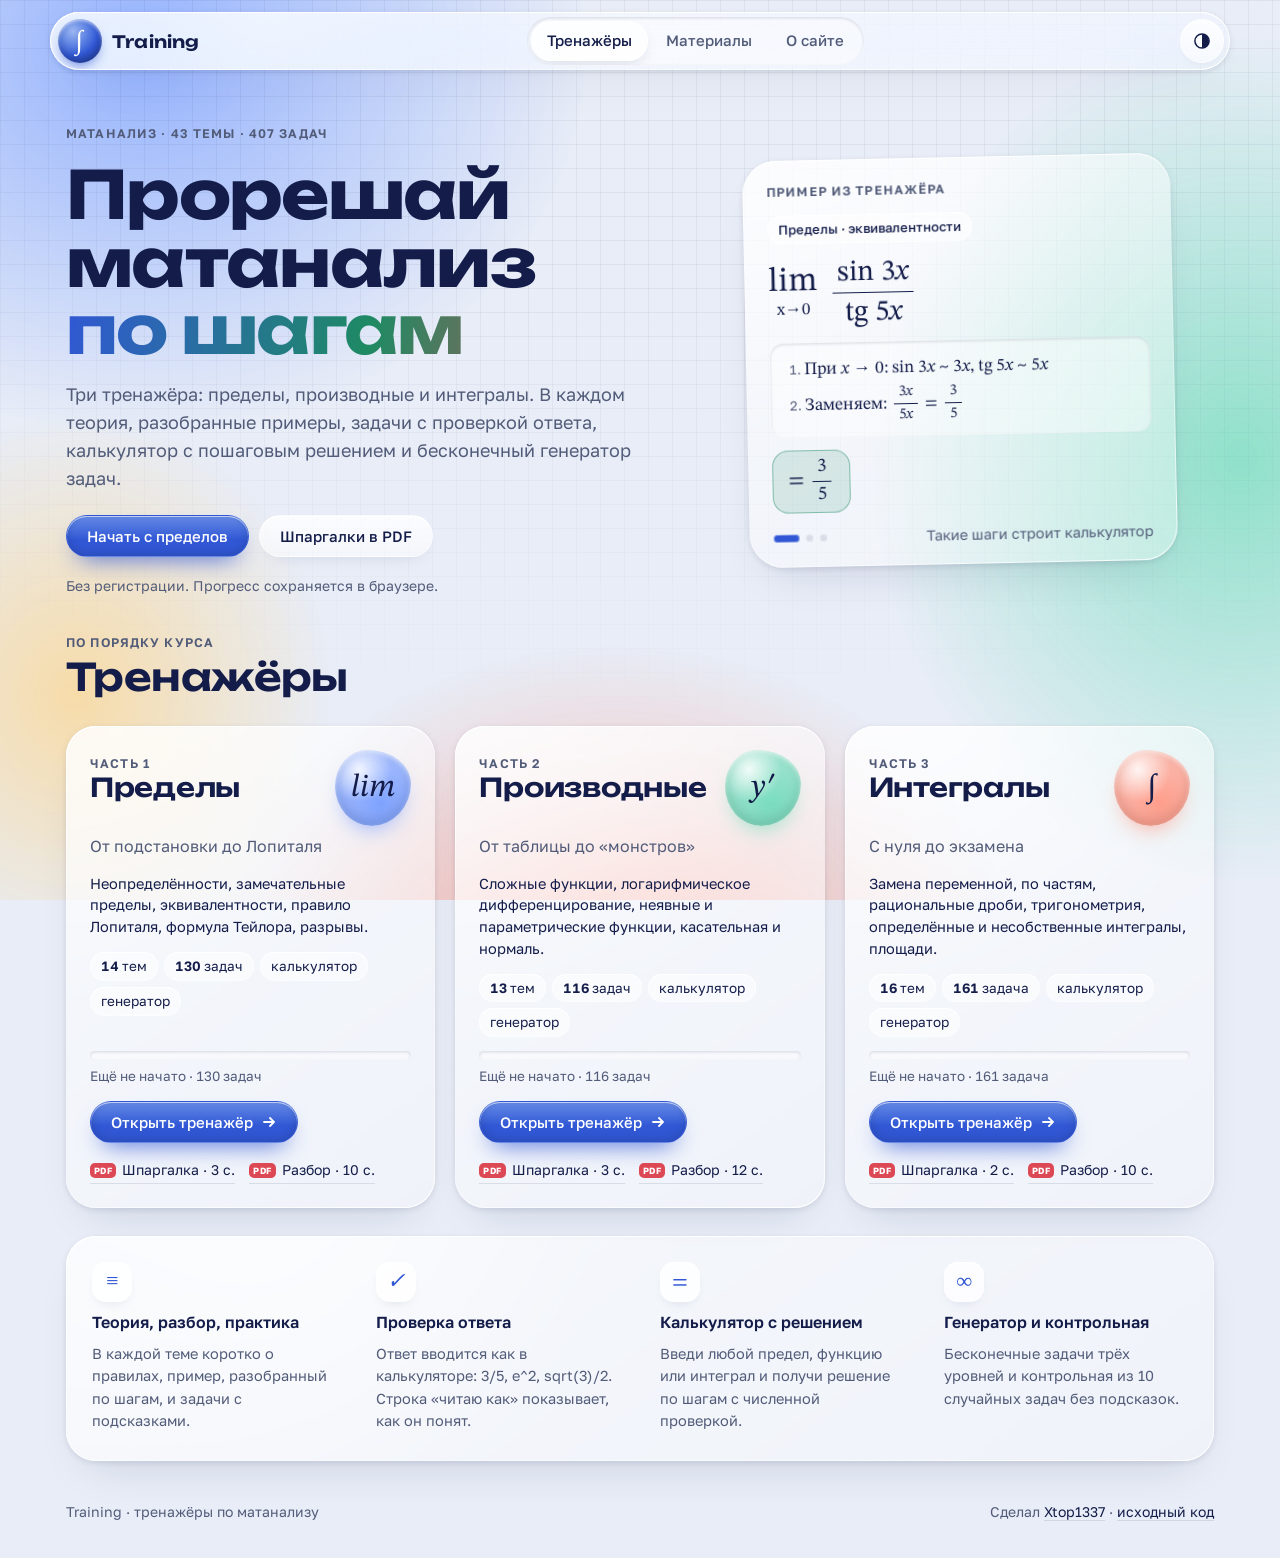
==== index.html @ 9eb9f9a8 "Сайт Training: тренажёры по матанализу в стиле «жидкое стекло» Главная с вкладками «Тренажёры», «Мат" ====
<!doctype html>
<html lang="ru">
<head>
<meta charset="utf-8">
<meta name="viewport" content="width=device-width, initial-scale=1, viewport-fit=cover">
<title>Training</title>
<meta name="claude:viewport-fit-sides" content="cover">
<meta name="description" content="Тренажёры по матанализу: пределы, производные и интегралы. Теория, задачи с проверкой, калькуляторы с пошаговым решением и шпаргалки в PDF.">
<meta name="theme-color" content="#E8EDF7" media="(prefers-color-scheme: light)">
<meta name="theme-color" content="#080C1B" media="(prefers-color-scheme: dark)">
<link rel="icon" href="assets/favicon.svg" type="image/svg+xml">
<link rel="preconnect" href="https://fonts.googleapis.com">
<link rel="preconnect" href="https://fonts.gstatic.com" crossorigin>
<link href="https://fonts.googleapis.com/css2?family=Golos+Text:wght@400;500;600&family=STIX+Two+Text:ital,wght@0,400;0,600;1,400&family=Unbounded:wght@500;600;700&display=swap" rel="stylesheet">
<link rel="stylesheet" href="assets/glass.css">
<link rel="stylesheet" href="assets/home.css">
<script>try{var t=localStorage.getItem('training-theme');if(t==='light'||t==='dark')document.documentElement.setAttribute('data-theme',t)}catch(e){}</script>
</head>
<body data-page="home">
<div class="liquid" aria-hidden="true"><i></i><i></i><i></i><i></i></div>

<header class="sitebar sitebar--home">
  <div class="sitebar__in glass" data-sheen>
    <a class="brand" href="#trainers" aria-label="Training, на главную"><span class="brand__mark">∫</span><span class="brand__name">Training</span></a>
    <nav class="seg-nav" aria-label="Разделы">
      <span class="seg-nav__drop" aria-hidden="true"></span>
      <a href="#trainers" data-view="trainers" aria-current="page">Тренажёры</a>
      <a href="#materials" data-view="materials">Материалы</a>
      <a href="#about" data-view="about">О сайте</a>
    </nav>
    <button class="theme-btn" id="themeBtn" type="button" data-mode="system" aria-label="Тема: как в системе" title="Тема: как в системе">
      <svg class="i i-system" viewBox="0 0 24 24" fill="none" stroke="currentColor" stroke-width="1.8" aria-hidden="true"><circle cx="12" cy="12" r="8.5"/><path d="M12 3.5a8.5 8.5 0 0 1 0 17z" fill="currentColor" stroke="none"/></svg>
      <svg class="i i-light" viewBox="0 0 24 24" fill="none" stroke="currentColor" stroke-width="1.8" stroke-linecap="round" aria-hidden="true"><circle cx="12" cy="12" r="4.2"/><path d="M12 2.5v2.2M12 19.3v2.2M2.5 12h2.2M19.3 12h2.2M5.3 5.3l1.6 1.6M17.1 17.1l1.6 1.6M5.3 18.7l1.6-1.6M17.1 6.9l1.6-1.6"/></svg>
      <svg class="i i-dark" viewBox="0 0 24 24" fill="none" stroke="currentColor" stroke-width="1.8" stroke-linejoin="round" aria-hidden="true"><path d="M20 14.6A8.2 8.2 0 0 1 9.4 4a8.2 8.2 0 1 0 10.6 10.6z"/></svg>
    </button>
  </div>
</header>

<main class="page" id="views">

  <!-- ================= Тренажёры ================= -->
  <section class="view" data-view="trainers" aria-label="Тренажёры">
    <div class="hero">
      <div class="hero__text">
        <p class="eyebrow">Матанализ · 43 темы · 407 задач</p>
        <h1 class="hero__title">Прорешай матанализ <span class="liquid-word">по шагам</span></h1>
        <p class="hero__lead">Три тренажёра: пределы, производные и интегралы. В каждом теория, разобранные примеры, задачи с проверкой ответа, калькулятор с пошаговым решением и бесконечный генератор задач.</p>
        <div class="hero__cta">
          <a class="lq-btn lq-btn--primary" href="limits.html">Начать с пределов</a>
          <a class="lq-btn" href="#materials">Шпаргалки в PDF</a>
        </div>
        <p class="hero__note">Без регистрации. Прогресс сохраняется в браузере.</p>
      </div>

      <figure class="lens glass" data-sheen aria-label="Примеры из тренажёров">
        <div class="lens__head"><span class="lens__label">Пример из тренажёра</span></div>
        <div class="lens__stage">
          <div class="ex is-on">
            <span class="ex__tag">Пределы · эквивалентности</span>
            <div class="ex__q m"><span class="lim">lim<sub>x→0</sub></span> <span class="fr"><span>sin 3<i>x</i></span><span>tg 5<i>x</i></span></span></div>
            <ol class="ex__steps">
              <li>При <i>x</i> → 0: sin 3<i>x</i> ~ 3<i>x</i>, tg 5<i>x</i> ~ 5<i>x</i></li>
              <li>Заменяем: <span class="fr"><span>3<i>x</i></span><span>5<i>x</i></span></span> = <span class="fr"><span>3</span><span>5</span></span></li>
            </ol>
            <div class="ex__ans">= <span class="fr"><span>3</span><span>5</span></span></div>
          </div>
          <div class="ex" aria-hidden="true">
            <span class="ex__tag">Производные · произведение</span>
            <div class="ex__q m">(<i>x</i><sup>2</sup> · <i>e</i><sup>3<i>x</i></sup>)′</div>
            <ol class="ex__steps">
              <li>(<i>uv</i>)′ = <i>u</i>′<i>v</i> + <i>uv</i>′, где <i>u</i> = <i>x</i><sup>2</sup>, <i>v</i> = <i>e</i><sup>3<i>x</i></sup></li>
              <li>2<i>x</i> · <i>e</i><sup>3<i>x</i></sup> + <i>x</i><sup>2</sup> · 3<i>e</i><sup>3<i>x</i></sup></li>
            </ol>
            <div class="ex__ans">= <i>x</i> <i>e</i><sup>3<i>x</i></sup> (3<i>x</i> + 2)</div>
          </div>
          <div class="ex" aria-hidden="true">
            <span class="ex__tag">Интегралы · по частям</span>
            <div class="ex__q m">∫ <i>x</i> cos <i>x</i> d<i>x</i></div>
            <ol class="ex__steps">
              <li><i>u</i> = <i>x</i>, d<i>v</i> = cos <i>x</i> d<i>x</i> ⇒ d<i>u</i> = d<i>x</i>, <i>v</i> = sin <i>x</i></li>
              <li><i>x</i> sin <i>x</i> − ∫ sin <i>x</i> d<i>x</i></li>
            </ol>
            <div class="ex__ans">= <i>x</i> sin <i>x</i> + cos <i>x</i> + <i>C</i></div>
          </div>
        </div>
        <div class="lens__foot">
          <div class="lens__dots" role="group" aria-label="Выбор примера">
            <button type="button" aria-pressed="true" aria-label="Пример: предел"></button>
            <button type="button" aria-pressed="false" aria-label="Пример: производная"></button>
            <button type="button" aria-pressed="false" aria-label="Пример: интеграл"></button>
          </div>
          <span class="note">Такие шаги строит калькулятор</span>
        </div>
      </figure>
    </div>

    <div class="section-head">
      <div>
        <p class="eyebrow">По порядку курса</p>
        <h2 class="h2">Тренажёры</h2>
      </div>
    </div>

    <div class="cards">
      <article class="topic glass" data-topic="limits" data-sheen style="--tint:var(--blob-a)">
        <div class="topic__top">
          <div>
            <p class="topic__step">Часть 1</p>
            <h3 class="topic__title">Пределы</h3>
          </div>
          <div class="topic__glyph" aria-hidden="true">lim</div>
        </div>
        <p class="topic__sub">От подстановки до Лопиталя</p>
        <p class="topic__covers">Неопределённости, замечательные пределы, эквивалентности, правило Лопиталя, формула Тейлора, разрывы.</p>
        <ul class="facts"><li><b>14</b> тем</li><li><b>130</b> задач</li><li>калькулятор</li><li>генератор</li></ul>
        <div class="progress"><div class="progress__bar"><i></i></div><span class="progress__txt">Ещё не начато · 130 задач</span></div>
        <div class="topic__actions">
          <a class="lq-btn lq-btn--primary topic__go" href="limits.html">Открыть тренажёр<svg viewBox="0 0 16 16" fill="none" stroke="currentColor" stroke-width="1.8" stroke-linecap="round" stroke-linejoin="round" aria-hidden="true"><path d="M3 8h10M9 4l4 4-4 4"/></svg></a>
        </div>
        <div class="doclinks">
          <a href="pdf/limits-cheatsheet.pdf" target="_blank" rel="noopener"><span class="pdf-dot">PDF</span>Шпаргалка · 3 с.</a>
          <a href="pdf/limits-guide.pdf" target="_blank" rel="noopener"><span class="pdf-dot">PDF</span>Разбор · 10 с.</a>
        </div>
      </article>

      <article class="topic glass" data-topic="derivatives" data-sheen style="--tint:var(--blob-b)">
        <div class="topic__top">
          <div>
            <p class="topic__step">Часть 2</p>
            <h3 class="topic__title">Производные</h3>
          </div>
          <div class="topic__glyph" aria-hidden="true">y′</div>
        </div>
        <p class="topic__sub">От таблицы до «монстров»</p>
        <p class="topic__covers">Сложные функции, логарифмическое дифференцирование, неявные и параметрические функции, касательная и нормаль.</p>
        <ul class="facts"><li><b>13</b> тем</li><li><b>116</b> задач</li><li>калькулятор</li><li>генератор</li></ul>
        <div class="progress"><div class="progress__bar"><i></i></div><span class="progress__txt">Ещё не начато · 116 задач</span></div>
        <div class="topic__actions">
          <a class="lq-btn lq-btn--primary topic__go" href="derivatives.html">Открыть тренажёр<svg viewBox="0 0 16 16" fill="none" stroke="currentColor" stroke-width="1.8" stroke-linecap="round" stroke-linejoin="round" aria-hidden="true"><path d="M3 8h10M9 4l4 4-4 4"/></svg></a>
        </div>
        <div class="doclinks">
          <a href="pdf/derivatives-cheatsheet.pdf" target="_blank" rel="noopener"><span class="pdf-dot">PDF</span>Шпаргалка · 3 с.</a>
          <a href="pdf/derivatives-guide.pdf" target="_blank" rel="noopener"><span class="pdf-dot">PDF</span>Разбор · 12 с.</a>
        </div>
      </article>

      <article class="topic glass" data-topic="integrals" data-sheen style="--tint:var(--blob-c)">
        <div class="topic__top">
          <div>
            <p class="topic__step">Часть 3</p>
            <h3 class="topic__title">Интегралы</h3>
          </div>
          <div class="topic__glyph" aria-hidden="true">∫</div>
        </div>
        <p class="topic__sub">С нуля до экзамена</p>
        <p class="topic__covers">Замена переменной, по частям, рациональные дроби, тригонометрия, определённые и несобственные интегралы, площади.</p>
        <ul class="facts"><li><b>16</b> тем</li><li><b>161</b> задача</li><li>калькулятор</li><li>генератор</li></ul>
        <div class="progress"><div class="progress__bar"><i></i></div><span class="progress__txt">Ещё не начато · 161 задача</span></div>
        <div class="topic__actions">
          <a class="lq-btn lq-btn--primary topic__go" href="integrals.html">Открыть тренажёр<svg viewBox="0 0 16 16" fill="none" stroke="currentColor" stroke-width="1.8" stroke-linecap="round" stroke-linejoin="round" aria-hidden="true"><path d="M3 8h10M9 4l4 4-4 4"/></svg></a>
        </div>
        <div class="doclinks">
          <a href="pdf/integrals-cheatsheet.pdf" target="_blank" rel="noopener"><span class="pdf-dot">PDF</span>Шпаргалка · 2 с.</a>
          <a href="pdf/integrals-guide.pdf" target="_blank" rel="noopener"><span class="pdf-dot">PDF</span>Разбор · 10 с.</a>
        </div>
      </article>
    </div>

    <div class="features glass" data-sheen>
      <div class="feat"><span class="feat__ic" aria-hidden="true">≡</span><h3>Теория, разбор, практика</h3><p>В каждой теме коротко о правилах, пример, разобранный по шагам, и задачи с подсказками.</p></div>
      <div class="feat"><span class="feat__ic" aria-hidden="true">✓</span><h3>Проверка ответа</h3><p>Ответ вводится как в калькуляторе: 3/5, e^2, sqrt(3)/2. Строка «читаю как» показывает, как он понят.</p></div>
      <div class="feat"><span class="feat__ic" aria-hidden="true">=</span><h3>Калькулятор с решением</h3><p>Введи любой предел, функцию или интеграл и получи решение по шагам с численной проверкой.</p></div>
      <div class="feat"><span class="feat__ic" aria-hidden="true">∞</span><h3>Генератор и контрольная</h3><p>Бесконечные задачи трёх уровней и контрольная из 10 случайных задач без подсказок.</p></div>
    </div>
  </section>

  <!-- ================= Материалы ================= -->
  <section class="view" data-view="materials" aria-label="Материалы" hidden>
    <div class="section-head">
      <div>
        <p class="eyebrow">6 файлов PDF</p>
        <h2 class="h2">Шпаргалки и разборы</h2>
      </div>
      <p class="lead">Шпаргалку удобно распечатать и держать рядом во время решения. Разбор объясняет тему с нуля: порядок действий, примеры и типичные ошибки.</p>
    </div>

    <div class="mat-grid">
      <article class="mat glass" data-sheen>
        <div class="mat__head"><div class="topic__glyph" style="--tint:var(--blob-a)" aria-hidden="true">lim</div><h3>Пределы</h3></div>
        <div class="doc">
          <div class="doc__sheet" aria-hidden="true">PDF</div>
          <div class="doc__body">
            <p class="doc__title">Шпаргалка: пределы</p>
            <span class="doc__meta">3 страницы · 97 КБ</span>
            <p class="doc__desc">Алгоритм, типы неопределённостей и методы, замечательные пределы, эквивалентности, Тейлор, Лопиталь, разрывы, асимптоты.</p>
            <div class="doc__actions"><a class="lq-btn lq-btn--sm" href="pdf/limits-cheatsheet.pdf" target="_blank" rel="noopener">Открыть</a><a class="lq-btn lq-btn--sm" href="pdf/limits-cheatsheet.pdf" download="Шпаргалка — пределы.pdf">Скачать</a></div>
          </div>
        </div>
        <div class="doc">
          <div class="doc__sheet alt" aria-hidden="true">PDF</div>
          <div class="doc__body">
            <p class="doc__title">Разбор: как найти любой предел</p>
            <span class="doc__meta">10 страниц · 183 КБ</span>
            <p class="doc__desc">Все виды пределов университетского курса: что делать и в каком порядке, примеры от простых до очень сложных, типичные ошибки.</p>
            <div class="doc__actions"><a class="lq-btn lq-btn--sm" href="pdf/limits-guide.pdf" target="_blank" rel="noopener">Открыть</a><a class="lq-btn lq-btn--sm" href="pdf/limits-guide.pdf" download="Разбор — как найти любой предел.pdf">Скачать</a></div>
          </div>
        </div>
      </article>

      <article class="mat glass" data-sheen>
        <div class="mat__head"><div class="topic__glyph" style="--tint:var(--blob-b)" aria-hidden="true">y′</div><h3>Производные</h3></div>
        <div class="doc">
          <div class="doc__sheet" aria-hidden="true">PDF</div>
          <div class="doc__body">
            <p class="doc__title">Шпаргалка: производные</p>
            <span class="doc__meta">3 страницы · 105 КБ</span>
            <p class="doc__desc">Таблица производных, правила, алгоритм, особые случаи, применения и типичные ошибки.</p>
            <div class="doc__actions"><a class="lq-btn lq-btn--sm" href="pdf/derivatives-cheatsheet.pdf" target="_blank" rel="noopener">Открыть</a><a class="lq-btn lq-btn--sm" href="pdf/derivatives-cheatsheet.pdf" download="Шпаргалка — производные.pdf">Скачать</a></div>
          </div>
        </div>
        <div class="doc">
          <div class="doc__sheet alt" aria-hidden="true">PDF</div>
          <div class="doc__body">
            <p class="doc__title">Разбор: как взять любую производную</p>
            <span class="doc__meta">12 страниц · 213 КБ</span>
            <p class="doc__desc">Все виды производных из университетского курса: порядок действий, примеры от простых до очень длинных, типичные ошибки.</p>
            <div class="doc__actions"><a class="lq-btn lq-btn--sm" href="pdf/derivatives-guide.pdf" target="_blank" rel="noopener">Открыть</a><a class="lq-btn lq-btn--sm" href="pdf/derivatives-guide.pdf" download="Разбор — как взять любую производную.pdf">Скачать</a></div>
          </div>
        </div>
      </article>

      <article class="mat glass" data-sheen>
        <div class="mat__head"><div class="topic__glyph" style="--tint:var(--blob-c)" aria-hidden="true">∫</div><h3>Интегралы</h3></div>
        <div class="doc">
          <div class="doc__sheet" aria-hidden="true">PDF</div>
          <div class="doc__body">
            <p class="doc__title">Шпаргалка: интегралы</p>
            <span class="doc__meta">2 страницы · 86 КБ</span>
            <p class="doc__desc">Таблица, алгоритм выбора метода, замена, по частям, дроби, тригонометрия, корни, определённые и несобственные интегралы.</p>
            <div class="doc__actions"><a class="lq-btn lq-btn--sm" href="pdf/integrals-cheatsheet.pdf" target="_blank" rel="noopener">Открыть</a><a class="lq-btn lq-btn--sm" href="pdf/integrals-cheatsheet.pdf" download="Шпаргалка — интегралы.pdf">Скачать</a></div>
          </div>
        </div>
        <div class="doc">
          <div class="doc__sheet alt" aria-hidden="true">PDF</div>
          <div class="doc__body">
            <p class="doc__title">Разбор: интегралы с нуля до экзамена</p>
            <span class="doc__meta">10 страниц · 180 КБ</span>
            <p class="doc__desc">От идеи «площадь под графиком» до простейших дробей, подстановок и несобственных интегралов. Алгоритм выбора метода и типичные ошибки.</p>
            <div class="doc__actions"><a class="lq-btn lq-btn--sm" href="pdf/integrals-guide.pdf" target="_blank" rel="noopener">Открыть</a><a class="lq-btn lq-btn--sm" href="pdf/integrals-guide.pdf" download="Разбор — интегралы с нуля до экзамена.pdf">Скачать</a></div>
          </div>
        </div>
      </article>
    </div>
  </section>

  <!-- ================= О сайте ================= -->
  <section class="view" data-view="about" aria-label="О сайте" hidden>
    <div class="section-head">
      <div>
        <p class="eyebrow">Training</p>
        <h2 class="h2">О сайте</h2>
      </div>
    </div>

    <div class="about">
      <div class="about__main glass" data-sheen>
        <p><b>Training</b> — сайт для прорешки тем по математическому анализу. Здесь три тренажёра: пределы, производные и интегралы. В них 43 темы с теорией и разобранными примерами, 407 задач с проверкой ответа, калькуляторы с пошаговым решением, генераторы задач и шпаргалки в PDF.</p>

        <div>
          <h3 class="h3">Как заниматься</h3>
          <ol class="steps-list">
            <li><span>Иди по порядку курса: пределы, затем производные, затем интегралы.</span></li>
            <li><span>В каждой теме прочитай теорию, посмотри разбор примера и реши задачи.</span></li>
            <li><span>Застрял — открой подсказку или пошаговое решение.</span></li>
            <li><span>Проверь себя контрольной: 10 случайных задач, одна попытка на каждую, без подсказок.</span></li>
            <li><span>Слабые темы добивай в генераторе задач.</span></li>
          </ol>
        </div>

        <div>
          <h3 class="h3">Как вводить ответ</h3>
          <ul class="codechips" aria-label="Примеры записи">
            <li>3/5</li><li>e^2</li><li>sqrt(3)/2</li><li>ln(x)</li><li>sin(3x)</li><li>pi/4</li><li>inf</li>
          </ul>
          <p class="note">Набирай с клавиатуры или кнопками под полем: дробь, степень, корень, функции. Строка «читаю как» сразу показывает, как понята запись, так что опечатку видно до проверки.</p>
        </div>

        <div>
          <h3 class="h3">Где хранится прогресс</h3>
          <p class="note">Отметки о решённых задачах хранятся только в этом браузере. Регистрации нет, данные никуда не отправляются. На другом устройстве или после очистки данных сайта прогресс начнётся заново.</p>
          <div style="margin-top:12px"><button class="lq-btn lq-btn--sm" id="resetAll" type="button">Сбросить весь прогресс</button></div>
        </div>
      </div>

      <div class="about__side">
        <div class="person glass" data-sheen>
          <p class="eyebrow">Кто сделал</p>
          <div class="person__row">
            <div class="avatar" aria-hidden="true">X<img src="https://github.com/Xtop1337.png?size=160" alt="" onerror="this.remove()"></div>
            <div>
              <p class="person__name">Xtop1337</p>
              <p class="person__handle">github.com/Xtop1337</p>
            </div>
          </div>
          <a class="lq-btn lq-btn--primary" href="https://github.com/Xtop1337" target="_blank" rel="noopener"><svg class="gh" viewBox="0 0 16 16" fill="currentColor" aria-hidden="true"><path d="M8 0C3.58 0 0 3.58 0 8c0 3.54 2.29 6.53 5.47 7.59.4.07.55-.17.55-.38 0-.19-.01-.82-.01-1.49-2.01.37-2.53-.49-2.69-.94-.09-.23-.48-.94-.82-1.13-.28-.15-.68-.52-.01-.53.63-.01 1.08.58 1.23.82.72 1.21 1.87.87 2.33.66.07-.52.28-.87.51-1.07-1.78-.2-3.64-.89-3.64-3.95 0-.87.31-1.59.82-2.15-.08-.2-.36-1.02.08-2.12 0 0 .67-.21 2.2.82.64-.18 1.32-.27 2-.27.68 0 1.36.09 2 .27 1.53-1.04 2.2-.82 2.2-.82.44 1.1.16 1.92.08 2.12.51.56.82 1.27.82 2.15 0 3.07-1.87 3.75-3.65 3.95.29.25.54.73.54 1.48 0 1.07-.01 1.93-.01 2.2 0 .21.15.46.55.38A8.01 8.01 0 0 0 16 8c0-4.42-3.58-8-8-8z"/></svg>Профиль на GitHub</a>
        </div>

        <div class="person glass" data-sheen>
          <p class="eyebrow">Исходный код</p>
          <div>
            <p class="person__name">Training</p>
            <p class="person__handle">github.com/Xtop1337/Training</p>
          </div>
          <p>Статический сайт на HTML, CSS и JavaScript без сборки и зависимостей. Работает на GitHub Pages и открывается с телефона.</p>
          <a class="lq-btn" href="https://github.com/Xtop1337/Training" target="_blank" rel="noopener"><svg class="gh" viewBox="0 0 16 16" fill="currentColor" aria-hidden="true"><path d="M8 0C3.58 0 0 3.58 0 8c0 3.54 2.29 6.53 5.47 7.59.4.07.55-.17.55-.38 0-.19-.01-.82-.01-1.49-2.01.37-2.53-.49-2.69-.94-.09-.23-.48-.94-.82-1.13-.28-.15-.68-.52-.01-.53.63-.01 1.08.58 1.23.82.72 1.21 1.87.87 2.33.66.07-.52.28-.87.51-1.07-1.78-.2-3.64-.89-3.64-3.95 0-.87.31-1.59.82-2.15-.08-.2-.36-1.02.08-2.12 0 0 .67-.21 2.2.82.64-.18 1.32-.27 2-.27.68 0 1.36.09 2 .27 1.53-1.04 2.2-.82 2.2-.82.44 1.1.16 1.92.08 2.12.51.56.82 1.27.82 2.15 0 3.07-1.87 3.75-3.65 3.95.29.25.54.73.54 1.48 0 1.07-.01 1.93-.01 2.2 0 .21.15.46.55.38A8.01 8.01 0 0 0 16 8c0-4.42-3.58-8-8-8z"/></svg>Открыть репозиторий</a>
        </div>

        <div class="stats glass" data-sheen>
          <div class="stat"><b>3</b><span>тренажёра</span></div>
          <div class="stat"><b>43</b><span>темы</span></div>
          <div class="stat"><b>407</b><span>задач с проверкой</span></div>
          <div class="stat"><b>6</b><span>PDF-материалов</span></div>
        </div>
      </div>
    </div>
  </section>
</main>

<footer class="sitefoot">
  <span>Training · тренажёры по матанализу</span>
  <span>Сделал <a href="https://github.com/Xtop1337" target="_blank" rel="noopener">Xtop1337</a> · <a href="https://github.com/Xtop1337/Training" target="_blank" rel="noopener">исходный код</a></span>
</footer>

<script src="assets/site.js"></script>
</body>
</html>
---- assets/glass.css ----
/* Training — общий стиль «полужидкое стекло».
   Раскладка: плавающая стеклянная панель навигации над медленно текущим цветным полем
   на миллиметровке; всё содержимое лежит на матовых стеклянных панелях. */
:root{
  --bg:#E8EDF7;
  --ink:#141D4A;
  --muted:#525C79;
  --accent:#3157D5;
  --coral:#DD4855;
  --mint:#1E8A63;
  --amber:#C98516;
  --on-accent:#FFFFFF;

  --glass-hi:rgba(255,255,255,.74);
  --glass:rgba(255,255,255,.50);
  --glass-lo:rgba(255,255,255,.32);
  --fill:rgba(255,255,255,.52);
  --fill-hover:rgba(255,255,255,.82);
  --well:rgba(255,255,255,.42);
  --rim:rgba(255,255,255,.96);
  --rim-soft:rgba(255,255,255,.42);
  --edge:rgba(20,29,74,.11);
  --shade:rgba(20,29,74,.17);
  --sheen:rgba(255,255,255,.55);
  --grid:rgba(20,29,74,.055);

  --blob-a:#7FA3FF;
  --blob-b:#79DDBF;
  --blob-c:#FF9E8C;
  --blob-d:#FFD27E;

  --f-display:"Unbounded","Golos Text",system-ui,-apple-system,"Segoe UI",Roboto,sans-serif;
  --f-body:"Golos Text",system-ui,-apple-system,"Segoe UI",Roboto,sans-serif;
  --f-math:"STIX Two Text","Cambria Math","Times New Roman",serif;

  --r-xl:30px; --r-lg:22px; --r-md:14px; --r-sm:10px;
  --spring:cubic-bezier(.34,1.56,.64,1);
  --ease:cubic-bezier(.2,.8,.2,1);
  --bar-h:58px;
  --blur:blur(24px) saturate(175%);
}
@media (prefers-color-scheme:dark){
  :root:not([data-theme="light"]){
    --bg:#080C1B; --ink:#E6EBFB; --muted:#9CA7C6; --accent:#8FA9FF; --coral:#FF7C86; --mint:#5ED6A5; --amber:#F2BC62; --on-accent:#0A1030;
    --glass-hi:rgba(70,84,130,.50); --glass:rgba(32,40,72,.46); --glass-lo:rgba(18,24,48,.42);
    --fill:rgba(255,255,255,.07); --fill-hover:rgba(255,255,255,.14); --well:rgba(3,6,20,.34);
    --rim:rgba(255,255,255,.30); --rim-soft:rgba(255,255,255,.08); --edge:rgba(255,255,255,.09);
    --shade:rgba(0,0,0,.5); --sheen:rgba(170,190,255,.13); --grid:rgba(190,205,255,.045);
    --blob-a:#2747C9; --blob-b:#0A7A64; --blob-c:#9E3150; --blob-d:#85560F;
    color-scheme:dark;
  }
}
:root[data-theme="dark"]{
  --bg:#080C1B; --ink:#E6EBFB; --muted:#9CA7C6; --accent:#8FA9FF; --coral:#FF7C86; --mint:#5ED6A5; --amber:#F2BC62; --on-accent:#0A1030;
  --glass-hi:rgba(70,84,130,.50); --glass:rgba(32,40,72,.46); --glass-lo:rgba(18,24,48,.42);
  --fill:rgba(255,255,255,.07); --fill-hover:rgba(255,255,255,.14); --well:rgba(3,6,20,.34);
  --rim:rgba(255,255,255,.30); --rim-soft:rgba(255,255,255,.08); --edge:rgba(255,255,255,.09);
  --shade:rgba(0,0,0,.5); --sheen:rgba(170,190,255,.13); --grid:rgba(190,205,255,.045);
  --blob-a:#2747C9; --blob-b:#0A7A64; --blob-c:#9E3150; --blob-d:#85560F;
  color-scheme:dark;
}

*,*::before,*::after{box-sizing:border-box}
[hidden]{display:none!important}
html{-webkit-text-size-adjust:100%;scroll-padding-top:calc(var(--bar-h) + 28px + env(safe-area-inset-top,0px))}
body{margin:0;background:var(--bg);color:var(--ink);font:16px/1.55 var(--f-body);min-height:100vh;-webkit-font-smoothing:antialiased}
body::before{content:"";position:fixed;inset:0 0 auto;height:env(safe-area-inset-top,0px);z-index:60;background:var(--bg)}
a{color:var(--accent)}
:focus-visible{outline:2px solid var(--accent);outline-offset:3px}
.m{font-family:var(--f-math)}

/* ---------- жидкий фон ---------- */
.liquid{position:fixed;inset:0;z-index:-1;overflow:hidden;pointer-events:none;background:var(--bg)}
.liquid i{position:absolute;display:block;border-radius:50%;opacity:.8;will-change:transform}
.liquid i:nth-child(1){width:70vmax;height:60vmax;left:-24vmax;top:-26vmax;background:radial-gradient(closest-side,var(--blob-a),transparent);animation:flow-a 34s ease-in-out infinite alternate}
.liquid i:nth-child(2){width:58vmax;height:66vmax;right:-26vmax;top:4vh;background:radial-gradient(closest-side,var(--blob-b),transparent);animation:flow-b 41s ease-in-out infinite alternate}
.liquid i:nth-child(3){width:64vmax;height:54vmax;left:16vw;bottom:-34vmax;background:radial-gradient(closest-side,var(--blob-c),transparent);animation:flow-c 47s ease-in-out infinite alternate}
.liquid i:nth-child(4){width:40vmax;height:44vmax;left:-14vmax;top:46vh;background:radial-gradient(closest-side,var(--blob-d),transparent);opacity:.65;animation:flow-d 38s ease-in-out infinite alternate}
.liquid::after{content:"";position:absolute;inset:0;
  background-image:linear-gradient(var(--grid) 1px,transparent 1px),linear-gradient(90deg,var(--grid) 1px,transparent 1px);
  background-size:24px 24px;
  -webkit-mask-image:radial-gradient(ellipse 120% 90% at 50% 0%,#000 35%,transparent 90%);
  mask-image:radial-gradient(ellipse 120% 90% at 50% 0%,#000 35%,transparent 90%)}
@keyframes flow-a{0%{transform:translate(0,0) scale(1,1)}50%{transform:translate(9vw,7vh) scale(1.12,.94)}100%{transform:translate(3vw,14vh) scale(.95,1.08)}}
@keyframes flow-b{0%{transform:translate(0,0) scale(1,1)}50%{transform:translate(-10vw,10vh) scale(.9,1.1)}100%{transform:translate(-4vw,-6vh) scale(1.1,.96)}}
@keyframes flow-c{0%{transform:translate(0,0) scale(1,1)}50%{transform:translate(-12vw,-8vh) scale(1.1,1)}100%{transform:translate(10vw,-4vh) scale(.94,1.1)}}
@keyframes flow-d{0%{transform:translate(0,0)}100%{transform:translate(14vw,-10vh) scale(1.15)}}
[data-page="trainer"] .liquid i{animation-duration:90s,90s}

/* ---------- стеклянная панель ---------- */
.glass{
  position:relative;isolation:isolate;
  background:linear-gradient(145deg,var(--glass-hi),var(--glass) 42%,var(--glass-lo));
  -webkit-backdrop-filter:var(--blur);backdrop-filter:var(--blur);
  border-radius:var(--r-xl);
  box-shadow:inset 0 1px 0 var(--rim),inset 0 -1px 0 var(--rim-soft),0 22px 48px -24px var(--shade),0 2px 8px -2px var(--shade);
}
/* блик, который плывёт за курсором */
.glass::before{content:"";position:absolute;inset:0;border-radius:inherit;z-index:-1;pointer-events:none;
  background:radial-gradient(520px circle at var(--mx,18%) var(--my,-10%),var(--sheen),transparent 62%);
  transition:background-position .2s}
/* преломлённая кромка: яркая сверху-слева, гаснет к середине */
.glass::after{content:"";position:absolute;inset:0;border-radius:inherit;padding:1px;pointer-events:none;
  background:linear-gradient(150deg,var(--rim) 0%,var(--rim-soft) 26%,transparent 50%,var(--rim-soft) 76%,var(--rim) 100%);
  -webkit-mask:linear-gradient(#000 0 0) content-box,linear-gradient(#000 0 0);-webkit-mask-composite:xor;
  mask:linear-gradient(#000 0 0) content-box exclude,linear-gradient(#000 0 0)}
@supports not ((backdrop-filter:blur(1px)) or (-webkit-backdrop-filter:blur(1px))){
  .glass{background:linear-gradient(145deg,var(--glass-hi),var(--glass-hi))}
}

/* ---------- жидкие кнопки ---------- */
.lq-btn{
  display:inline-flex;align-items:center;justify-content:center;gap:8px;
  font:500 15px/1.2 var(--f-body);color:var(--ink);text-decoration:none;cursor:pointer;
  padding:11px 20px;border-radius:999px;border:1px solid var(--rim-soft);
  background:linear-gradient(180deg,var(--fill-hover),var(--fill));
  box-shadow:inset 0 1px 0 var(--rim),0 8px 18px -12px var(--shade);
  transition:transform .5s var(--spring),background .25s,box-shadow .25s;
}
.lq-btn:hover{background:var(--fill-hover);transform:translateY(-1px) scale(1.02)}
.lq-btn:active{transform:scale(.95);transition-duration:.12s}
.lq-btn--primary{
  color:var(--on-accent);border-color:transparent;
  background:linear-gradient(180deg,color-mix(in oklab,var(--accent) 72%,white),var(--accent) 60%);
  box-shadow:inset 0 1px 0 rgba(255,255,255,.6),inset 0 -3px 8px rgba(0,0,0,.14),0 12px 24px -12px var(--accent);
}
.lq-btn--primary:hover{background:linear-gradient(180deg,color-mix(in oklab,var(--accent) 62%,white),var(--accent) 70%)}
.lq-btn--sm{padding:7px 14px;font-size:14px}

/* ---------- верхняя панель ---------- */
.sitebar{position:sticky;top:env(safe-area-inset-top,0px);z-index:50;
  padding-top:12px;padding-bottom:4px;
  padding-left:max(16px,env(safe-area-inset-left,0px));padding-right:max(16px,env(safe-area-inset-right,0px))}
.sitebar__in{max-width:1180px;margin:0 auto;height:var(--bar-h);display:flex;align-items:center;gap:10px;padding:6px;border-radius:999px}
.brand{display:flex;align-items:center;gap:10px;text-decoration:none;color:var(--ink);padding:0 12px 0 2px;border-radius:999px;flex:none}
.brand__mark{width:44px;height:44px;border-radius:50%;display:grid;place-items:center;
  font:italic 400 27px/1 var(--f-math);color:var(--on-accent);padding-right:2px;
  background:radial-gradient(circle at 34% 28%,color-mix(in oklab,var(--accent) 45%,white) 0%,var(--accent) 58%,color-mix(in oklab,var(--accent) 70%,black) 100%);
  box-shadow:inset 0 2px 3px rgba(255,255,255,.55),inset 0 -4px 8px rgba(0,0,0,.18),0 6px 14px -6px var(--accent);
  transition:transform .6s var(--spring)}
.brand:hover .brand__mark{transform:rotate(-8deg) scale(1.06)}
.brand__name{font:600 17px/1 var(--f-display);letter-spacing:.01em}

.seg-nav{position:relative;display:flex;gap:2px;padding:4px;margin:0 auto;border-radius:999px;
  background:var(--well);box-shadow:inset 0 1px 3px var(--shade),inset 0 0 0 1px var(--rim-soft);
  overflow-x:auto;scrollbar-width:none;min-width:0;max-width:100%}
.seg-nav::-webkit-scrollbar{display:none}
.seg-nav a{position:relative;z-index:1;display:flex;align-items:center;gap:7px;padding:8px 16px;border-radius:999px;
  color:var(--muted);text-decoration:none;font-weight:500;font-size:15px;white-space:nowrap;transition:color .25s}
.seg-nav a:hover{color:var(--ink)}
.seg-nav a[aria-current="page"]{color:var(--ink)}
.seg-nav a .g{font:italic 17px/1 var(--f-math);opacity:.75}
.seg-nav__drop{position:absolute;z-index:0;top:4px;bottom:4px;left:0;width:0;border-radius:999px;
  background:linear-gradient(180deg,var(--glass-hi),var(--fill-hover));
  box-shadow:inset 0 1px 0 var(--rim),inset 0 0 0 1px var(--rim-soft),0 6px 16px -6px var(--shade);
  transition:transform .6s var(--spring),width .6s var(--spring),opacity .2s}
.seg-nav__drop.squash{animation:squash .6s var(--ease)}
.seg-nav.no-anim .seg-nav__drop{transition:none}
@keyframes squash{0%{scale:1 1}35%{scale:1.08 .8}70%{scale:.98 1.04}100%{scale:1 1}}

.theme-btn{flex:none;width:44px;height:44px;border-radius:50%;border:1px solid var(--rim-soft);cursor:pointer;color:var(--ink);
  display:grid;place-items:center;background:linear-gradient(180deg,var(--fill-hover),var(--fill));
  box-shadow:inset 0 1px 0 var(--rim),0 6px 14px -10px var(--shade);transition:transform .5s var(--spring)}
.theme-btn:hover{transform:rotate(18deg) scale(1.05)}
.theme-btn:active{transform:scale(.9)}
.theme-btn svg{width:20px;height:20px}
.theme-btn .i{display:none}
.theme-btn[data-mode="system"] .i-system,.theme-btn[data-mode="light"] .i-light,.theme-btn[data-mode="dark"] .i-dark{display:block}

/* ---------- подвал ---------- */
.sitefoot{max-width:1180px;margin:8px auto 0;padding-block:20px 36px;
  padding-left:max(16px,env(safe-area-inset-left,0px));padding-right:max(16px,env(safe-area-inset-right,0px));
  display:flex;flex-wrap:wrap;gap:8px 18px;justify-content:space-between;color:var(--muted);font-size:14px}
.sitefoot a{color:var(--ink);text-decoration:none;border-bottom:1px solid var(--edge)}
.sitefoot a:hover{border-color:currentColor}

@media (max-width:640px){
  :root{--bar-h:52px}
  .brand{padding:0}
  .brand__name{display:none}
  .brand__mark{width:40px;height:40px;font-size:24px}
  .theme-btn{width:40px;height:40px}
  .sitebar__in{gap:6px;padding:5px}
  .seg-nav{padding:3px}
  .seg-nav__drop{top:3px;bottom:3px}
  .seg-nav a{padding:8px 10px;font-size:13.5px}
  /* в тренажёрах: у неактивных вкладок остаётся только математический значок */
  .seg-nav--topics a{gap:6px}
  .seg-nav--topics a:not([aria-current="page"]) .t{display:none}
  .seg-nav--topics a:not([aria-current="page"]) .g{opacity:.9;font-size:18px;padding:0 4px}
}
@media (max-width:480px){
  .sitebar--home .brand{display:none}
}
@media (max-width:370px){
  .seg-nav a{padding:8px 8px;font-size:13px}
}
@media (prefers-reduced-motion:reduce){
  .liquid i{animation:none!important}
  *,*::before,*::after{transition-duration:.01ms!important;animation-duration:.01ms!important}
}
---- assets/home.css ----
/* Training — главная страница. Токены и стекло берутся из glass.css. */
.page{max-width:1180px;margin:0 auto;padding-block:26px 12px;
  padding-left:max(16px,env(safe-area-inset-left,0px));padding-right:max(16px,env(safe-area-inset-right,0px))}
.view{display:grid;gap:28px;animation:rise .6s var(--ease) both}
@keyframes rise{from{opacity:.001;transform:translateY(10px)}to{opacity:1;transform:none}}
.eyebrow{margin:0;font-size:12.5px;letter-spacing:.09em;text-transform:uppercase;color:var(--muted);font-weight:600}
.h2{font:600 clamp(26px,3.4vw,38px)/1.1 var(--f-display);letter-spacing:-.015em;margin:4px 0 0;text-wrap:balance}
.h3{font:600 17px/1.3 var(--f-body);margin:0 0 10px}
.lead{margin:0;color:var(--muted);font-size:17px;max-width:62ch}

/* ---------- герой ---------- */
.hero{display:grid;grid-template-columns:minmax(0,1.08fr) minmax(0,.92fr);gap:44px;align-items:center;padding:24px 0 8px}
.hero__text{display:grid;gap:18px;min-width:0}
.hero__title{margin:0;font:700 clamp(36px,5.6vw,66px)/1.02 var(--f-display);letter-spacing:-.025em;text-wrap:balance}
.liquid-word{background:linear-gradient(100deg,var(--accent) 0%,var(--mint) 35%,var(--coral) 68%,var(--accent) 100%);background-size:220% 100%;
  -webkit-background-clip:text;background-clip:text;color:transparent;animation:ink 9s ease-in-out infinite alternate;
  padding-bottom:.06em}
@keyframes ink{from{background-position:0% 50%}to{background-position:100% 50%}}
.hero__lead{margin:0;font-size:18px;color:var(--muted);max-width:52ch}
.hero__cta{display:flex;flex-wrap:wrap;gap:10px;margin-top:4px}
.hero__note{margin:0;font-size:14px;color:var(--muted)}

/* линза с живыми примерами */
.lens{padding:22px 24px 18px;display:grid;gap:14px;min-width:0;border-radius:34px;transform:rotate(-1.2deg);transition:transform .8s var(--spring)}
.lens:hover{transform:rotate(0) translateY(-2px)}
.lens__head{display:flex;justify-content:space-between;align-items:center;gap:10px;flex-wrap:wrap}
.lens__label{font-size:12.5px;letter-spacing:.09em;text-transform:uppercase;color:var(--muted);font-weight:600}
.lens__stage{display:grid;min-height:236px}
.ex{grid-area:1/1;display:grid;gap:12px;align-content:start;opacity:0;transform:translateY(10px) scale(.985);filter:blur(4px);
  transition:opacity .6s var(--ease),transform .7s var(--spring),filter .6s var(--ease);pointer-events:none}
.ex.is-on{opacity:1;transform:none;filter:none;pointer-events:auto}
.ex__tag{justify-self:start;font-size:13px;font-weight:500;padding:4px 11px;border-radius:999px;color:var(--ink);
  background:var(--fill);box-shadow:inset 0 1px 0 var(--rim),inset 0 0 0 1px var(--rim-soft)}
.ex__q{font-size:clamp(26px,3vw,34px);line-height:1.6;overflow-x:auto}
.ex__steps{margin:0;padding:12px 16px 12px 34px;border-radius:var(--r-md);background:var(--well);
  box-shadow:inset 0 1px 3px var(--shade),inset 0 0 0 1px var(--rim-soft);font-family:var(--f-math);font-size:17.5px;line-height:1.75;overflow-x:auto}
.ex__steps li::marker{color:var(--muted);font-family:var(--f-body);font-size:13px}
.ex__ans{justify-self:start;font-family:var(--f-math);font-size:22px;line-height:1.7;padding:6px 16px;border-radius:16px;
  color:var(--ink);background:color-mix(in oklab,var(--mint) 14%,transparent);box-shadow:inset 0 0 0 1px color-mix(in oklab,var(--mint) 45%,transparent)}
.lens__dots{display:flex;gap:6px}
.lens__dots button{all:unset;cursor:pointer;height:8px;width:8px;border-radius:999px;background:var(--edge);
  box-shadow:inset 0 0 0 1px var(--rim-soft);transition:width .5s var(--spring),background .3s}
.lens__dots button[aria-pressed="true"]{width:26px;background:var(--accent)}
.lens__dots button:focus-visible{outline:2px solid var(--accent);outline-offset:3px}
.lens__foot{display:flex;justify-content:space-between;align-items:center;gap:10px}
.lens__foot a{font-size:14px;font-weight:500;text-decoration:none}

/* математика */
.fr{display:inline-flex;flex-direction:column;vertical-align:middle;text-align:center;font-size:.86em;margin:0 3px;line-height:1.2}
.fr>span:first-child{border-bottom:1px solid currentColor;padding:0 5px 2px}
.fr>span:last-child{padding:2px 5px 0}
.lim{display:inline-flex;flex-direction:column;align-items:center;vertical-align:middle;line-height:1;margin-right:4px}
.lim sub{font-size:.5em;line-height:1.4;white-space:nowrap}
sup{font-size:.66em;line-height:0}

/* ---------- карточки тем ---------- */
.section-head{display:flex;justify-content:space-between;align-items:end;gap:16px;flex-wrap:wrap}
.cards{display:grid;grid-template-columns:repeat(3,minmax(0,1fr));gap:20px}
.topic{padding:24px;display:flex;flex-direction:column;gap:14px;min-width:0;transition:transform .7s var(--spring)}
.topic:hover{transform:translateY(-4px)}
.topic__top{display:flex;justify-content:space-between;align-items:start;gap:12px}
.topic__glyph{width:76px;height:76px;flex:none;border-radius:42% 58% 52% 48%/48% 44% 56% 52%;display:grid;place-items:center;
  font:italic 400 32px/1 var(--f-math);color:var(--ink);
  background:radial-gradient(circle at 32% 26%,rgba(255,255,255,.85),transparent 42%),radial-gradient(circle at 60% 70%,var(--tint),color-mix(in oklab,var(--tint) 55%,transparent));
  box-shadow:inset 0 2px 4px rgba(255,255,255,.6),inset 0 -6px 14px color-mix(in oklab,var(--tint) 80%,black 10%),0 12px 24px -12px var(--tint);
  animation:wobble 12s ease-in-out infinite alternate}
.topic:nth-child(2) .topic__glyph{animation-delay:-4s}
.topic:nth-child(3) .topic__glyph{animation-delay:-8s}
@keyframes wobble{0%{border-radius:42% 58% 52% 48%/48% 44% 56% 52%}50%{border-radius:56% 44% 46% 54%/52% 58% 42% 48%}100%{border-radius:48% 52% 60% 40%/44% 50% 50% 56%}}
.topic__step{font-size:12.5px;letter-spacing:.09em;text-transform:uppercase;color:var(--muted);font-weight:600;margin:4px 0 0}
.topic__title{margin:0;font:600 26px/1.1 var(--f-display);letter-spacing:-.01em}
.topic__sub{margin:-6px 0 0;color:var(--muted)}
.topic__covers{margin:0;font-size:14.5px;line-height:1.5}
.facts{display:flex;flex-wrap:wrap;gap:6px;margin:0;padding:0;list-style:none}
.facts li{font-size:13.5px;padding:4px 11px;border-radius:999px;background:var(--fill);box-shadow:inset 0 1px 0 var(--rim),inset 0 0 0 1px var(--rim-soft);font-variant-numeric:tabular-nums}
.facts b{font-weight:600}
.progress{display:grid;gap:6px;margin-top:auto}
.progress__bar{height:9px;border-radius:999px;background:var(--well);box-shadow:inset 0 1px 3px var(--shade),inset 0 0 0 1px var(--rim-soft);overflow:hidden}
.progress__bar i{display:block;height:100%;width:0;border-radius:inherit;background:linear-gradient(180deg,color-mix(in oklab,var(--mint) 55%,white),var(--mint));
  box-shadow:inset 0 1px 0 rgba(255,255,255,.55);transition:width .9s var(--spring)}
.progress__txt{font-size:13.5px;color:var(--muted);font-variant-numeric:tabular-nums}
.topic__actions{display:flex;flex-wrap:wrap;gap:8px;align-items:center}
.topic__go svg{width:16px;height:16px;transition:transform .5s var(--spring)}
.topic__go:hover svg{transform:translateX(3px)}
.doclinks{display:flex;flex-wrap:wrap;gap:4px 14px;font-size:14px}
.doclinks a{color:var(--ink);text-decoration:none;display:inline-flex;align-items:center;gap:6px;padding:2px 0;border-bottom:1px solid var(--edge)}
.doclinks a:hover{border-color:currentColor}
.pdf-dot{font:700 9px/1 var(--f-body);letter-spacing:.05em;color:#fff;background:var(--coral);border-radius:5px;padding:3px 4px}

/* ---------- как устроен тренажёр ---------- */
.features{padding:8px;display:grid;grid-template-columns:repeat(4,minmax(0,1fr));gap:4px;border-radius:var(--r-xl)}
.feat{padding:18px 18px 20px;border-radius:24px;display:grid;gap:8px;align-content:start;transition:background .3s}
.feat:hover{background:var(--fill)}
.feat__ic{width:40px;height:40px;border-radius:14px;display:grid;place-items:center;font:italic 22px/1 var(--f-math);color:var(--accent);
  background:var(--fill-hover);box-shadow:inset 0 1px 0 var(--rim),0 6px 14px -8px var(--shade)}
.feat h3{margin:0;font-size:16px;font-weight:600}
.feat p{margin:0;font-size:14.5px;color:var(--muted)}

/* ---------- материалы ---------- */
.mat-grid{display:grid;grid-template-columns:repeat(3,minmax(0,1fr));gap:20px}
.mat{padding:22px;display:grid;gap:14px;align-content:start;min-width:0}
.mat__head{display:flex;align-items:center;gap:12px}
.mat__head .topic__glyph{width:52px;height:52px;font-size:23px}
.mat__head h3{margin:0;font:600 21px/1.15 var(--f-display)}
.doc{display:grid;grid-template-columns:auto minmax(0,1fr);gap:14px;padding:14px;border-radius:20px;background:var(--fill);
  box-shadow:inset 0 1px 0 var(--rim),inset 0 0 0 1px var(--rim-soft)}
.doc__sheet{width:46px;height:58px;border-radius:10px 16px 10px 10px;display:grid;place-items:end center;padding-bottom:7px;
  font:700 10px/1 var(--f-body);letter-spacing:.06em;color:#fff;
  background:linear-gradient(160deg,color-mix(in oklab,var(--coral) 68%,white),var(--coral));
  box-shadow:inset 0 1px 0 rgba(255,255,255,.5),0 8px 16px -8px var(--coral)}
.doc__sheet.alt{background:linear-gradient(160deg,color-mix(in oklab,var(--accent) 68%,white),var(--accent));box-shadow:inset 0 1px 0 rgba(255,255,255,.5),0 8px 16px -8px var(--accent)}
.doc__body{display:grid;gap:6px;min-width:0}
.doc__title{margin:0;font-weight:600;line-height:1.3}
.doc__meta{font-size:13px;color:var(--muted);font-variant-numeric:tabular-nums}
.doc__desc{margin:0;font-size:14px;color:var(--muted)}
.doc__actions{display:flex;flex-wrap:wrap;gap:6px;margin-top:4px}

/* ---------- о сайте ---------- */
.about{display:grid;grid-template-columns:minmax(0,1.35fr) minmax(0,.9fr);gap:20px;align-items:start}
.about__main{padding:30px;display:grid;gap:26px}
.about__main p{margin:0;max-width:64ch}
.about__side{display:grid;gap:20px}
.steps-list{margin:0;padding:0;list-style:none;counter-reset:s;display:grid;gap:10px}
.steps-list li{counter-increment:s;display:grid;grid-template-columns:34px minmax(0,1fr);gap:12px;align-items:start}
.steps-list li::before{content:counter(s);width:30px;height:30px;border-radius:50%;display:grid;place-items:center;
  font:600 14px/1 var(--f-body);color:var(--on-accent);
  background:radial-gradient(circle at 34% 28%,color-mix(in oklab,var(--accent) 50%,white),var(--accent) 65%);
  box-shadow:inset 0 1px 1px rgba(255,255,255,.55),0 4px 10px -4px var(--accent)}
.steps-list li span{padding-top:4px}
.codechips{display:flex;flex-wrap:wrap;gap:6px;margin:0 0 10px;padding:0;list-style:none}
.codechips li{font:14px/1 ui-monospace,SFMono-Regular,Menlo,Consolas,monospace;padding:6px 10px;border-radius:10px;background:var(--well);
  box-shadow:inset 0 1px 2px var(--shade),inset 0 0 0 1px var(--rim-soft)}
.note{font-size:14.5px;color:var(--muted)}
.lq-btn.is-armed{color:var(--coral);border-color:color-mix(in oklab,var(--coral) 55%,transparent);background:color-mix(in oklab,var(--coral) 12%,transparent)}

.person{padding:24px;display:grid;gap:16px}
.person__row{display:flex;align-items:center;gap:16px}
.avatar{position:relative;width:76px;height:76px;flex:none;border-radius:50%;overflow:hidden;display:grid;place-items:center;
  font:700 30px/1 var(--f-display);color:var(--on-accent);
  background:radial-gradient(circle at 34% 28%,color-mix(in oklab,var(--accent) 45%,white),var(--accent) 60%,color-mix(in oklab,var(--accent) 70%,black));
  box-shadow:0 0 0 3px var(--rim),0 14px 26px -12px var(--shade)}
.avatar img{position:absolute;inset:0;width:100%;height:100%;object-fit:cover}
.person__name{margin:0;font:600 22px/1.15 var(--f-display);word-break:break-word}
.person__handle{margin:2px 0 0;color:var(--muted);font-size:14.5px;word-break:break-all}
.person p{margin:0;font-size:15px}
.gh{width:18px;height:18px;flex:none}
.stats{padding:20px 22px;display:grid;grid-template-columns:repeat(2,minmax(0,1fr));gap:14px 10px}
.stat{display:grid;gap:2px}
.stat b{font:600 30px/1 var(--f-display);font-variant-numeric:tabular-nums;letter-spacing:-.02em}
.stat span{font-size:13.5px;color:var(--muted)}

/* ---------- адаптив ---------- */
@media (max-width:980px){
  .hero{grid-template-columns:1fr;gap:28px;padding-top:12px}
  .lens{transform:none}
  .cards,.mat-grid{grid-template-columns:1fr 1fr}
  .cards>.topic:last-child,.mat-grid>.mat:last-child{grid-column:1/-1}
  .features{grid-template-columns:1fr 1fr}
  .about{grid-template-columns:1fr}
}
@media (max-width:640px){
  .page{padding-block:16px 8px}
  .view{gap:22px}
  .cards,.mat-grid,.features{grid-template-columns:1fr}
  .hero__lead{font-size:16.5px}
  .lens{padding:18px 16px 14px}
  .lens__stage{min-height:250px}
  .ex__steps{font-size:16px;padding-left:28px}
  .topic,.mat{padding:20px}
  .about__main{padding:22px 18px}
}
@media (prefers-reduced-motion:reduce){
  .liquid-word,.topic__glyph{animation:none}
  .lens{transform:none}
}
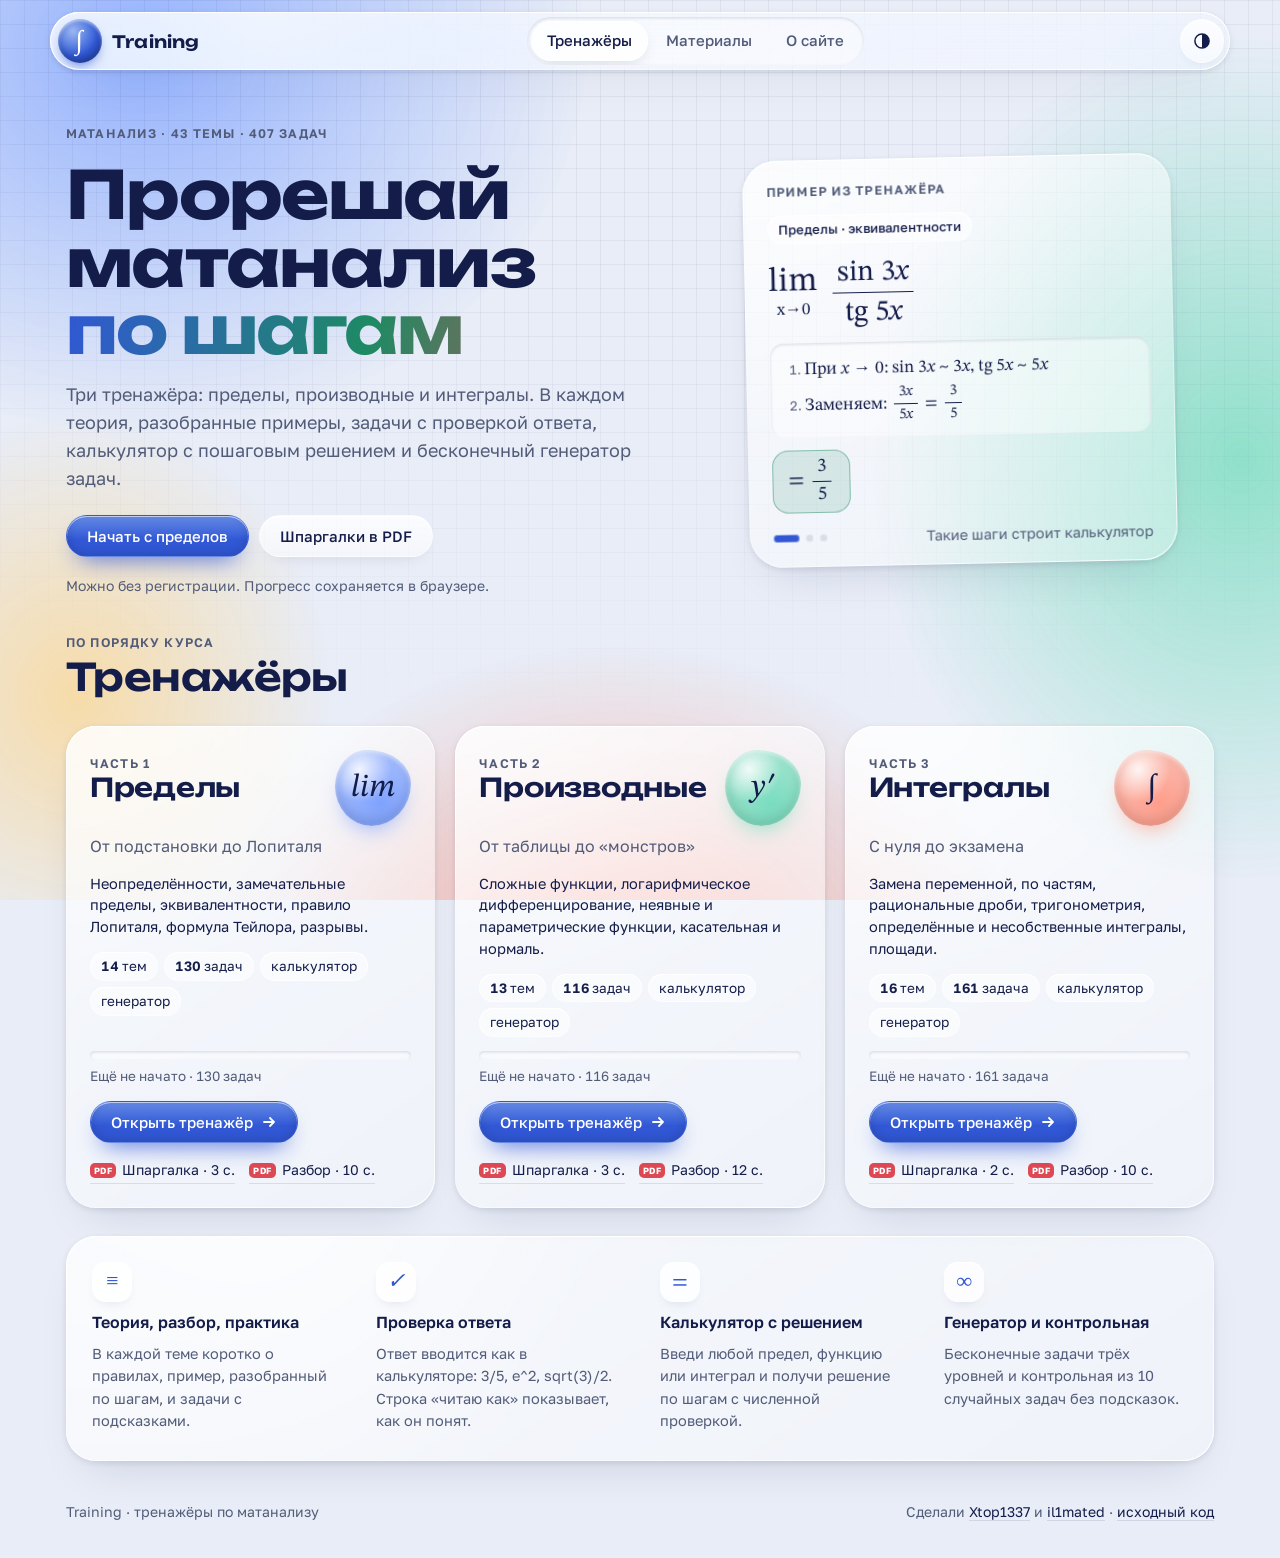
==== commit f959447b: "feat: бэкенд на Flask — аккаунты по почте, прогресс в аккаунте, ограничения для гостей" ====
--- a/index.html
+++ b/index.html
@@ -14,6 +14,7 @@
 <link href="https://fonts.googleapis.com/css2?family=Golos+Text:wght@400;500;600&family=STIX+Two+Text:ital,wght@0,400;0,600;1,400&family=Unbounded:wght@500;600;700&display=swap" rel="stylesheet">
 <link rel="stylesheet" href="assets/glass.css">
 <link rel="stylesheet" href="assets/home.css">
+<link rel="stylesheet" href="assets/auth.css">
 <script>try{var t=localStorage.getItem('training-theme');if(t==='light'||t==='dark')document.documentElement.setAttribute('data-theme',t)}catch(e){}</script>
 </head>
 <body data-page="home">
@@ -49,7 +50,7 @@
           <a class="lq-btn lq-btn--primary" href="limits.html">Начать с пределов</a>
           <a class="lq-btn" href="#materials">Шпаргалки в PDF</a>
         </div>
-        <p class="hero__note">Без регистрации. Прогресс сохраняется в браузере.</p>
+        <p class="hero__note" id="heroNote">Можно без регистрации. Прогресс сохраняется в браузере.</p>
       </div>
 
       <figure class="lens glass" data-sheen aria-label="Примеры из тренажёров">
@@ -287,14 +288,14 @@
 
         <div>
           <h3 class="h3">Где хранится прогресс</h3>
-          <p class="note">Отметки о решённых задачах хранятся только в этом браузере. Регистрации нет, данные никуда не отправляются. На другом устройстве или после очистки данных сайта прогресс начнётся заново.</p>
+          <p class="note" id="progressNote">Отметки о решённых задачах хранятся только в этом браузере. На другом устройстве или после очистки данных сайта прогресс начнётся заново.</p>
           <div style="margin-top:12px"><button class="lq-btn lq-btn--sm" id="resetAll" type="button">Сбросить весь прогресс</button></div>
         </div>
       </div>
 
       <div class="about__side">
         <div class="person glass" data-sheen>
-          <p class="eyebrow">Кто сделал</p>
+          <p class="eyebrow">Сайт и тренажёры</p>
           <div class="person__row">
             <div class="avatar" aria-hidden="true">X<img src="https://github.com/Xtop1337.png?size=160" alt="" onerror="this.remove()"></div>
             <div>
@@ -306,12 +307,24 @@
         </div>
 
         <div class="person glass" data-sheen>
+          <p class="eyebrow">Бэкенд и авторизация</p>
+          <div class="person__row">
+            <div class="avatar" aria-hidden="true">I<img src="https://github.com/il1mated.png?size=160" alt="" onerror="this.remove()"></div>
+            <div>
+              <p class="person__name">il1mated</p>
+              <p class="person__handle">github.com/il1mated</p>
+            </div>
+          </div>
+          <a class="lq-btn lq-btn--primary" href="https://github.com/il1mated" target="_blank" rel="noopener"><svg class="gh" viewBox="0 0 16 16" fill="currentColor" aria-hidden="true"><path d="M8 0C3.58 0 0 3.58 0 8c0 3.54 2.29 6.53 5.47 7.59.4.07.55-.17.55-.38 0-.19-.01-.82-.01-1.49-2.01.37-2.53-.49-2.69-.94-.09-.23-.48-.94-.82-1.13-.28-.15-.68-.52-.01-.53.63-.01 1.08.58 1.23.82.72 1.21 1.87.87 2.33.66.07-.52.28-.87.51-1.07-1.78-.2-3.64-.89-3.64-3.95 0-.87.31-1.59.82-2.15-.08-.2-.36-1.02.08-2.12 0 0 .67-.21 2.2.82.64-.18 1.32-.27 2-.27.68 0 1.36.09 2 .27 1.53-1.04 2.2-.82 2.2-.82.44 1.1.16 1.92.08 2.12.51.56.82 1.27.82 2.15 0 3.07-1.87 3.75-3.65 3.95.29.25.54.73.54 1.48 0 1.07-.01 1.93-.01 2.2 0 .21.15.46.55.38A8.01 8.01 0 0 0 16 8c0-4.42-3.58-8-8-8z"/></svg>Профиль на GitHub</a>
+        </div>
+
+        <div class="person glass" data-sheen>
           <p class="eyebrow">Исходный код</p>
           <div>
             <p class="person__name">Training</p>
             <p class="person__handle">github.com/Xtop1337/Training</p>
           </div>
-          <p>Статический сайт на HTML, CSS и JavaScript без сборки и зависимостей. Работает на GitHub Pages и открывается с телефона.</p>
+          <p>Сайт на HTML, CSS и JavaScript без сборки, работает на GitHub Pages и открывается с телефона. Аккаунты, вход по почте и прогресс — отдельный бэкенд на Python (Flask) с базой SQLite.</p>
           <a class="lq-btn" href="https://github.com/Xtop1337/Training" target="_blank" rel="noopener"><svg class="gh" viewBox="0 0 16 16" fill="currentColor" aria-hidden="true"><path d="M8 0C3.58 0 0 3.58 0 8c0 3.54 2.29 6.53 5.47 7.59.4.07.55-.17.55-.38 0-.19-.01-.82-.01-1.49-2.01.37-2.53-.49-2.69-.94-.09-.23-.48-.94-.82-1.13-.28-.15-.68-.52-.01-.53.63-.01 1.08.58 1.23.82.72 1.21 1.87.87 2.33.66.07-.52.28-.87.51-1.07-1.78-.2-3.64-.89-3.64-3.95 0-.87.31-1.59.82-2.15-.08-.2-.36-1.02.08-2.12 0 0 .67-.21 2.2.82.64-.18 1.32-.27 2-.27.68 0 1.36.09 2 .27 1.53-1.04 2.2-.82 2.2-.82.44 1.1.16 1.92.08 2.12.51.56.82 1.27.82 2.15 0 3.07-1.87 3.75-3.65 3.95.29.25.54.73.54 1.48 0 1.07-.01 1.93-.01 2.2 0 .21.15.46.55.38A8.01 8.01 0 0 0 16 8c0-4.42-3.58-8-8-8z"/></svg>Открыть репозиторий</a>
         </div>
 
@@ -328,9 +341,10 @@
 
 <footer class="sitefoot">
   <span>Training · тренажёры по матанализу</span>
-  <span>Сделал <a href="https://github.com/Xtop1337" target="_blank" rel="noopener">Xtop1337</a> · <a href="https://github.com/Xtop1337/Training" target="_blank" rel="noopener">исходный код</a></span>
+  <span>Сделали <a href="https://github.com/Xtop1337" target="_blank" rel="noopener">Xtop1337</a> и <a href="https://github.com/il1mated" target="_blank" rel="noopener">il1mated</a> · <a href="https://github.com/Xtop1337/Training" target="_blank" rel="noopener">исходный код</a></span>
 </footer>
 
 <script src="assets/site.js"></script>
+<script src="assets/auth.js"></script>
 </body>
 </html>
--- a/assets/auth.css
+++ b/assets/auth.css
@@ -0,0 +1,134 @@
+/* Training — вход и регистрация: кнопка аккаунта в верхней панели и окно входа (assets/auth.js).
+   Токены и стекло берутся из glass.css, аватар и строки профиля — из home.css. */
+
+/* ---------- кнопка аккаунта в панели ---------- */
+.account-btn{flex:none;display:inline-flex;align-items:center;gap:8px;height:44px;max-width:210px;padding:0 16px 0 12px;
+  border-radius:999px;border:1px solid var(--rim-soft);cursor:pointer;color:var(--ink);font:500 15px/1 var(--f-body);
+  background:linear-gradient(180deg,var(--fill-hover),var(--fill));box-shadow:inset 0 1px 0 var(--rim),0 6px 14px -10px var(--shade);
+  transition:transform .5s var(--spring),background .25s}
+.account-btn:hover{background:var(--fill-hover);transform:scale(1.04)}
+.account-btn:active{transform:scale(.94);transition-duration:.12s}
+.account-btn__icon{width:20px;height:20px;flex:none}
+.account-btn__text{overflow:hidden;text-overflow:ellipsis;white-space:nowrap}
+.account-btn__ava{display:none;width:30px;height:30px;flex:none;border-radius:50%;place-items:center;
+  font:600 14px/1 var(--f-display);color:var(--on-accent);
+  background:radial-gradient(circle at 34% 28%,color-mix(in oklab,var(--accent) 45%,white),var(--accent) 60%,color-mix(in oklab,var(--accent) 70%,black));
+  box-shadow:inset 0 1px 1px rgba(255,255,255,.55)}
+.account-btn[data-state="in"]{padding-left:6px}
+.account-btn[data-state="in"] .account-btn__icon{display:none}
+.account-btn[data-state="in"] .account-btn__ava{display:grid}
+
+/* ---------- окно входа ---------- */
+dialog.auth{width:min(420px,calc(100% - 32px));max-width:none;max-height:calc(100dvh - 32px);
+  padding:0;border:0;background:transparent;color:var(--ink);overflow:visible}
+dialog.auth::backdrop{background:rgba(8,12,27,.32);-webkit-backdrop-filter:blur(6px);backdrop-filter:blur(6px)}
+.auth[open] .auth__in{animation:auth-pop .5s var(--spring) both}
+@keyframes auth-pop{from{opacity:0;transform:translateY(12px) scale(.96)}to{opacity:1;transform:none}}
+.auth__in{padding:26px 24px 24px;display:grid;gap:18px;max-height:calc(100dvh - 32px);overflow:auto}
+.auth__head{padding-right:44px}
+.auth__title{margin:4px 0 0;font:600 26px/1.15 var(--f-display);letter-spacing:-.01em}
+.auth__close{position:absolute;top:16px;right:16px;width:36px;height:36px;border-radius:50%;border:1px solid var(--rim-soft);
+  cursor:pointer;color:var(--muted);display:grid;place-items:center;background:var(--fill);box-shadow:inset 0 1px 0 var(--rim);
+  transition:transform .5s var(--spring),color .2s}
+.auth__close:hover{color:var(--ink);transform:rotate(90deg)}
+.auth__close svg{width:16px;height:16px}
+
+.auth__tabs{display:grid;grid-template-columns:1fr 1fr;gap:2px;padding:4px;border-radius:999px;
+  background:var(--well);box-shadow:inset 0 1px 3px var(--shade),inset 0 0 0 1px var(--rim-soft)}
+.auth__tabs button{all:unset;cursor:pointer;text-align:center;padding:9px 12px;border-radius:999px;
+  color:var(--muted);font:500 15px/1.2 var(--f-body);transition:color .25s,background .25s,box-shadow .25s}
+.auth__tabs button:hover{color:var(--ink)}
+.auth__tabs button[aria-pressed="true"]{color:var(--ink);background:linear-gradient(180deg,var(--glass-hi),var(--fill-hover));
+  box-shadow:inset 0 1px 0 var(--rim),inset 0 0 0 1px var(--rim-soft),0 6px 16px -6px var(--shade)}
+.auth__tabs button:focus-visible{outline:2px solid var(--accent);outline-offset:2px}
+
+.auth__form,.auth__profile{display:grid;gap:14px}
+.field{display:grid;gap:6px}
+.field span{font-size:13.5px;font-weight:500;color:var(--muted)}
+.field input{width:100%;font:16px/1.3 var(--f-body);color:var(--ink);padding:12px 14px;border:0;border-radius:var(--r-md);
+  background:var(--well);box-shadow:inset 0 1px 3px var(--shade),inset 0 0 0 1px var(--rim-soft);outline:none;transition:box-shadow .2s}
+.field input:focus-visible{box-shadow:inset 0 1px 3px var(--shade),0 0 0 2px var(--accent)}
+.auth__hint{margin:-2px 0 0;font-size:13.5px;color:var(--muted)}
+.auth__error{margin:0;font-size:14px;line-height:1.4;color:var(--coral);padding:9px 12px;border-radius:var(--r-sm);
+  background:color-mix(in oklab,var(--coral) 12%,transparent);box-shadow:inset 0 0 0 1px color-mix(in oklab,var(--coral) 40%,transparent)}
+.auth__submit{width:100%;margin-top:4px}
+.auth__submit:disabled{opacity:.6;cursor:progress;transform:none}
+.auth__profile .lq-btn{justify-self:start}
+
+/* окно подключается и в тренажёрах, где нет home.css, поэтому все его стили — свои */
+.auth__eyebrow{margin:0;font-size:12.5px;letter-spacing:.09em;text-transform:uppercase;color:var(--muted);font-weight:600}
+.auth__in p{margin:0}
+.auth__note{font-size:14.5px;color:var(--muted)}
+.auth__notice{font-size:14.5px;line-height:1.45;padding:11px 14px;border-radius:var(--r-md);
+  background:color-mix(in oklab,var(--accent) 12%,transparent);box-shadow:inset 0 0 0 1px color-mix(in oklab,var(--accent) 35%,transparent)}
+.auth__notice[data-kind="ok"]{background:color-mix(in oklab,var(--mint) 14%,transparent);box-shadow:inset 0 0 0 1px color-mix(in oklab,var(--mint) 45%,transparent)}
+.auth__notice[data-kind="warn"]{background:color-mix(in oklab,var(--amber) 16%,transparent);box-shadow:inset 0 0 0 1px color-mix(in oklab,var(--amber) 50%,transparent)}
+.auth__link{all:unset;justify-self:center;cursor:pointer;color:var(--accent);font:500 14.5px/1.3 var(--f-body);
+  border-bottom:1px solid color-mix(in oklab,var(--accent) 40%,transparent)}
+.auth__link:hover{border-color:currentColor}
+.auth__link:focus-visible{outline:2px solid var(--accent);outline-offset:3px}
+.auth__sent{display:grid;gap:14px;font-size:15.5px}
+.auth__mail{width:60px;height:60px;border-radius:50%;display:grid;place-items:center;font:600 28px/1 var(--f-display);color:var(--on-accent);
+  background:radial-gradient(circle at 34% 28%,color-mix(in oklab,var(--mint) 45%,white),var(--mint) 60%,color-mix(in oklab,var(--mint) 70%,black));
+  box-shadow:inset 0 1px 2px rgba(255,255,255,.55),0 12px 24px -12px var(--mint);animation:auth-float 3s ease-in-out infinite alternate}
+@keyframes auth-float{to{transform:translateY(-4px) rotate(-6deg)}}
+.auth__sent b{overflow-wrap:anywhere}
+.auth__row{display:flex;flex-wrap:wrap;gap:8px}
+.auth__person{display:flex;align-items:center;gap:16px}
+.auth__ava{width:64px;height:64px;flex:none;border-radius:50%;display:grid;place-items:center;
+  font:700 26px/1 var(--f-display);color:var(--on-accent);
+  background:radial-gradient(circle at 34% 28%,color-mix(in oklab,var(--accent) 45%,white),var(--accent) 60%,color-mix(in oklab,var(--accent) 70%,black));
+  box-shadow:0 0 0 3px var(--rim),0 14px 26px -12px var(--shade)}
+.auth__name{font:600 21px/1.15 var(--f-display);word-break:break-word}
+.auth__sub{margin-top:2px!important;color:var(--muted);font-size:14.5px;word-break:break-all}
+
+/* ---------- без входа: плашка с лимитом задач в тренажёре ---------- */
+.guest-note{display:grid;gap:10px;margin:14px 0 4px;padding:14px;border-radius:var(--r-lg);font-size:14px;line-height:1.4;
+  background:var(--fill);box-shadow:inset 0 1px 0 var(--rim),inset 0 0 0 1px var(--rim-soft)}
+.guest-note p{margin:0;color:var(--muted)}
+.guest-note .lq-btn{justify-self:start}
+.guest-note__bar{height:7px;border-radius:999px;background:var(--well);box-shadow:inset 0 1px 2px var(--shade);overflow:hidden}
+.guest-note__bar i{display:block;height:100%;border-radius:inherit;background:var(--accent);transition:width .6s var(--spring)}
+.guest-note.is-full{background:color-mix(in oklab,var(--amber) 14%,transparent);box-shadow:inset 0 0 0 1px color-mix(in oklab,var(--amber) 45%,transparent)}
+.guest-note.is-full p{color:var(--ink)}
+.guest-note.is-full .guest-note__bar i{background:var(--amber)}
+
+/* ---------- без входа: материалы под замком ---------- */
+.is-locked{position:relative;border-radius:18px}
+.is-locked > :not(.lock-veil){filter:blur(5px);opacity:.75;pointer-events:none;user-select:none}
+.doclinks.is-locked{min-height:38px}
+.lock-veil{all:unset;position:absolute;inset:0;z-index:2;display:grid;place-items:center;
+  cursor:pointer;border-radius:inherit;color:var(--ink);font:500 14px/1.2 var(--f-body)}
+.lock-veil__ic{width:38px;height:38px;flex:none;border-radius:50%;display:grid;place-items:center;
+  background:linear-gradient(180deg,var(--glass-hi),var(--fill-hover));
+  box-shadow:inset 0 1px 0 var(--rim),inset 0 0 0 1px var(--rim-soft),0 10px 22px -10px var(--shade);transition:transform .5s var(--spring)}
+.lock-veil__ic svg{width:19px;height:19px}
+.lock-veil__text{position:absolute;left:50%;top:calc(50% + 26px);padding:7px 12px;border-radius:999px;white-space:nowrap;background:var(--glass-hi);
+  box-shadow:inset 0 1px 0 var(--rim),inset 0 0 0 1px var(--rim-soft),0 8px 18px -10px var(--shade);
+  opacity:0;transform:translate(-50%,-6px);transition:opacity .25s,transform .45s var(--spring);pointer-events:none}
+.lock-veil:hover .lock-veil__ic{transform:scale(1.08) rotate(-6deg)}
+.lock-veil:hover .lock-veil__text,.lock-veil:focus-visible .lock-veil__text{opacity:1;transform:translate(-50%,0)}
+.lock-veil:focus-visible .lock-veil__ic{outline:2px solid var(--accent);outline-offset:3px}
+/* на телефоне наведения нет — подпись видна сразу */
+@media (hover:none){.lock-veil__text{opacity:1;transform:translate(-50%,0)}}
+/* в узких местах (ссылки на карточке темы) подпись показываем сбоку от замка */
+.doclinks .lock-veil{place-items:center start}
+.doclinks .lock-veil__text{top:50%;left:48px;transform:translate(-6px,-50%)}
+.doclinks .lock-veil:hover .lock-veil__text,.doclinks .lock-veil:focus-visible .lock-veil__text{transform:translate(0,-50%)}
+@media (hover:none){.doclinks .lock-veil__text{transform:translate(0,-50%)}}
+
+@media (max-width:640px){
+  .account-btn,.account-btn[data-state="in"]{width:40px;height:40px;padding:0;justify-content:center}
+  .account-btn__text{display:none}
+  .auth__in{padding:22px 18px 20px}
+}
+/* на узком телефоне кнопка аккаунта отнимает место у вкладок — делаем панель плотнее,
+   но только когда кнопка видна */
+@media (max-width:480px){
+  .sitebar__in:has(.account-btn:not([hidden])){gap:4px}
+  .sitebar__in:has(.account-btn:not([hidden])) .seg-nav a{padding:8px 7px;font-size:13px}
+  .sitebar__in:has(.account-btn:not([hidden])) .theme-btn,
+  .account-btn,.account-btn[data-state="in"]{width:36px;height:36px}
+  .account-btn__icon{width:18px;height:18px}
+  .account-btn__ava{width:26px;height:26px;font-size:13px}
+}
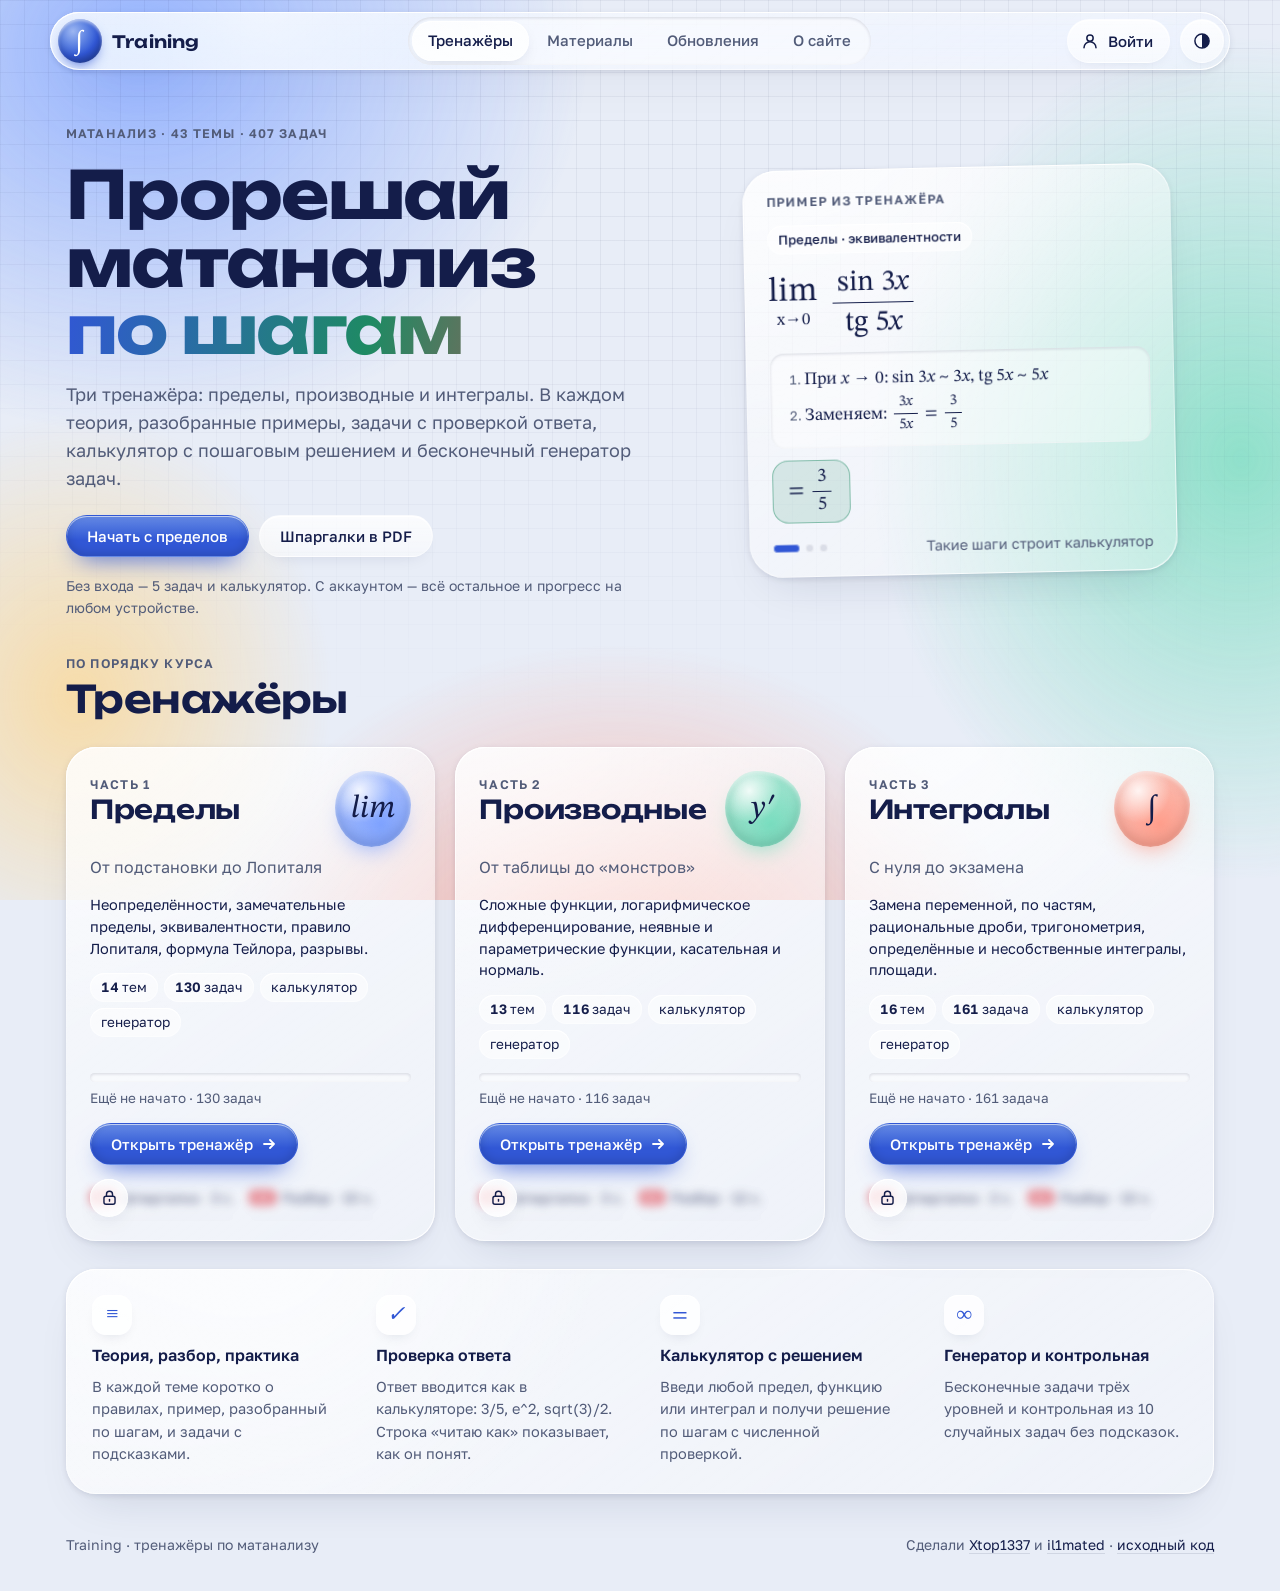
==== commit cf7ece99: "Только латиница, настройки профиля (ник и аватарка), вкладка «Обновления» - почта, пароль и ник — то" ====
--- a/index.html
+++ b/index.html
@@ -25,8 +25,9 @@
     <a class="brand" href="#trainers" aria-label="Training, на главную"><span class="brand__mark">∫</span><span class="brand__name">Training</span></a>
     <nav class="seg-nav" aria-label="Разделы">
       <span class="seg-nav__drop" aria-hidden="true"></span>
-      <a href="#trainers" data-view="trainers" aria-current="page">Тренажёры</a>
-      <a href="#materials" data-view="materials">Материалы</a>
+      <a href="#trainers" data-view="trainers" aria-current="page"><span class="t-long">Тренажёры</span><span class="t-short">Темы</span></a>
+      <a href="#materials" data-view="materials"><span class="t-long">Материалы</span><span class="t-short">PDF</span></a>
+      <a href="#updates" data-view="updates"><span class="t-long">Обновления</span><span class="t-short">Новое</span></a>
       <a href="#about" data-view="about">О сайте</a>
     </nav>
     <button class="theme-btn" id="themeBtn" type="button" data-mode="system" aria-label="Тема: как в системе" title="Тема: как в системе">
@@ -254,6 +255,74 @@
     </div>
   </section>
 
+  <!-- ================= Обновления ================= -->
+  <section class="view" data-view="updates" aria-label="Обновления" hidden>
+    <div class="section-head">
+      <div>
+        <p class="eyebrow">Что изменилось</p>
+        <h2 class="h2">Обновления</h2>
+      </div>
+      <p class="lead">Новые возможности и исправления, свежие сверху. Если нашёл ошибку, напиши авторам на GitHub.</p>
+    </div>
+
+    <div class="releases">
+      <article class="release glass release--latest" data-sheen data-version="1.3">
+        <header class="release__head">
+          <span class="release__ver">v1.3</span>
+          <time class="release__date" datetime="2026-11-09">9 ноября 2026</time>
+          <span class="release__now">Сейчас</span>
+        </header>
+        <h3 class="release__title">Профиль и обновления</h3>
+        <ul class="release__list">
+            <li><span class="tag tag--new">Новое</span><span>Настройки профиля: можно поставить свою аватарку и сменить ник. Фото само обрезается до квадрата.</span></li>
+            <li><span class="tag tag--new">Новое</span><span>Вкладка «Обновления» — история изменений сайта. Точка на вкладке появляется, когда выходит что-то новое.</span></li>
+            <li><span class="tag tag--fix">Исправлено</span><span>Почта, пароль и ник принимаются только латиницей. Если включена русская раскладка, сайт подскажет переключить её на английскую.</span></li>
+            <li><span class="tag tag--fix">Исправлено</span><span>Аккаунты с почтой на кириллице удалены: войти в них всё равно было нельзя.</span></li>
+            <li><span class="tag tag--fix">Исправлено</span><span>Сервер больше не падает при запуске, если стартует сразу несколько его процессов.</span></li>
+        </ul>
+      </article>
+      <article class="release glass" data-sheen data-version="1.2">
+        <header class="release__head">
+          <span class="release__ver">v1.2</span>
+          <time class="release__date" datetime="2026-11-09">9 ноября 2026</time>
+          
+        </header>
+        <h3 class="release__title">Сайт в интернете</h3>
+        <ul class="release__list">
+            <li><span class="tag tag--new">Новое</span><span>Сайт работает на Vercel, аккаунты и прогресс хранит сервер на Render.</span></li>
+            <li><span class="tag tag--fix">Исправлено</span><span>На Vercel вместо сайта открывалась ошибка 404 — сайт теперь собирается как статический.</span></li>
+            <li><span class="tag tag--better">Улучшено</span><span>Регистрация сразу открывает аккаунт, подтверждать почту письмом не нужно.</span></li>
+            <li><span class="tag tag--better">Улучшено</span><span>Сервер просыпается, как только открываешь сайт. Если он отвечает долго, сайт пишет, что сервер просыпается.</span></li>
+        </ul>
+      </article>
+      <article class="release glass" data-sheen data-version="1.1">
+        <header class="release__head">
+          <span class="release__ver">v1.1</span>
+          <time class="release__date" datetime="2026-11-08">8 ноября 2026</time>
+          
+        </header>
+        <h3 class="release__title">Аккаунты</h3>
+        <ul class="release__list">
+            <li><span class="tag tag--new">Новое</span><span>Регистрация и вход по почте. Прогресс хранится в аккаунте и виден на любом устройстве.</span></li>
+            <li><span class="tag tag--new">Новое</span><span>Без входа можно решить 5 задач и пользоваться калькулятором. Шпаргалки и разборы открываются после входа.</span></li>
+        </ul>
+      </article>
+      <article class="release glass" data-sheen data-version="1.0">
+        <header class="release__head">
+          <span class="release__ver">v1.0</span>
+          <time class="release__date" datetime="2026-11-08">8 ноября 2026</time>
+          
+        </header>
+        <h3 class="release__title">Запуск</h3>
+        <ul class="release__list">
+            <li><span class="tag tag--new">Новое</span><span>Три тренажёра: пределы, производные и интегралы. 43 темы и 407 задач с проверкой ответа.</span></li>
+            <li><span class="tag tag--new">Новое</span><span>Калькуляторы с пошаговым решением, генератор задач трёх уровней и контрольная из 10 задач.</span></li>
+            <li><span class="tag tag--new">Новое</span><span>Шпаргалки и разборы в PDF, светлая и тёмная тема, оформление «жидкое стекло».</span></li>
+        </ul>
+      </article>
+    </div>
+  </section>
+
   <!-- ================= О сайте ================= -->
   <section class="view" data-view="about" aria-label="О сайте" hidden>
     <div class="section-head">
@@ -324,7 +393,7 @@
             <p class="person__name">Training</p>
             <p class="person__handle">github.com/Xtop1337/Training</p>
           </div>
-          <p>Сайт на HTML, CSS и JavaScript без сборки, работает на GitHub Pages и открывается с телефона. Аккаунты, вход по почте и прогресс — отдельный бэкенд на Python (Flask) с базой SQLite.</p>
+          <p>Сайт на HTML, CSS и JavaScript без сборки, работает на GitHub Pages и открывается с телефона. Аккаунты, вход по почте и прогресс — отдельный бэкенд на Python (Flask) с базой Postgres.</p>
           <a class="lq-btn" href="https://github.com/Xtop1337/Training" target="_blank" rel="noopener"><svg class="gh" viewBox="0 0 16 16" fill="currentColor" aria-hidden="true"><path d="M8 0C3.58 0 0 3.58 0 8c0 3.54 2.29 6.53 5.47 7.59.4.07.55-.17.55-.38 0-.19-.01-.82-.01-1.49-2.01.37-2.53-.49-2.69-.94-.09-.23-.48-.94-.82-1.13-.28-.15-.68-.52-.01-.53.63-.01 1.08.58 1.23.82.72 1.21 1.87.87 2.33.66.07-.52.28-.87.51-1.07-1.78-.2-3.64-.89-3.64-3.95 0-.87.31-1.59.82-2.15-.08-.2-.36-1.02.08-2.12 0 0 .67-.21 2.2.82.64-.18 1.32-.27 2-.27.68 0 1.36.09 2 .27 1.53-1.04 2.2-.82 2.2-.82.44 1.1.16 1.92.08 2.12.51.56.82 1.27.82 2.15 0 3.07-1.87 3.75-3.65 3.95.29.25.54.73.54 1.48 0 1.07-.01 1.93-.01 2.2 0 .21.15.46.55.38A8.01 8.01 0 0 0 16 8c0-4.42-3.58-8-8-8z"/></svg>Открыть репозиторий</a>
         </div>
 
--- a/assets/glass.css
+++ b/assets/glass.css
@@ -150,6 +150,11 @@
 .seg-nav a:hover{color:var(--ink)}
 .seg-nav a[aria-current="page"]{color:var(--ink)}
 .seg-nav a .g{font:italic 17px/1 var(--f-math);opacity:.75}
+.seg-nav .t-short{display:none}
+/* точка «есть новое» на вкладке */
+.seg-nav a.has-new::after{content:"";position:absolute;top:7px;right:7px;width:7px;height:7px;border-radius:50%;
+  background:var(--coral);box-shadow:0 0 0 2px var(--glass-hi);animation:new-pulse 2.4s ease-in-out infinite}
+@keyframes new-pulse{50%{transform:scale(1.35)}}
 .seg-nav__drop{position:absolute;z-index:0;top:4px;bottom:4px;left:0;width:0;border-radius:999px;
   background:linear-gradient(180deg,var(--glass-hi),var(--fill-hover));
   box-shadow:inset 0 1px 0 var(--rim),inset 0 0 0 1px var(--rim-soft),0 6px 16px -6px var(--shade);
@@ -192,8 +197,26 @@
 @media (max-width:480px){
   .sitebar--home .brand{display:none}
 }
+/* на планшете и телефоне у главной четыре вкладки: короткие подписи и без названия рядом с логотипом */
+@media (max-width:860px){
+  .seg-nav .t-long{display:none}
+  .seg-nav .t-short{display:inline}
+  .brand__name{display:none}
+  /* в тренажёрах: у неактивных вкладок остаётся только математический значок */
+  .seg-nav--topics a{gap:6px}
+  .seg-nav--topics a:not([aria-current="page"]) .t{display:none}
+  .seg-nav--topics a:not([aria-current="page"]) .g{opacity:.9;font-size:18px;padding:0 4px}
+}
+@media (max-width:400px){
+  /* совсем узкий экран: в тренажёрах только значки, название темы и так в заголовке страницы */
+  .seg-nav--topics a .t{display:none}
+  .seg-nav--topics a .g{opacity:.9;font-size:18px;padding:0 4px}
+}
 @media (max-width:370px){
   .seg-nav a{padding:8px 8px;font-size:13px}
+}
+@media (max-width:340px){
+  .sitebar__in .seg-nav a{padding:8px 5px;font-size:12.5px}
 }
 @media (prefers-reduced-motion:reduce){
   .liquid i{animation:none!important}
--- a/assets/home.css
+++ b/assets/home.css
@@ -115,6 +115,32 @@
 .doc__desc{margin:0;font-size:14px;color:var(--muted)}
 .doc__actions{display:flex;flex-wrap:wrap;gap:6px;margin-top:4px}
 
+/* ---------- обновления ---------- */
+/* лента версий: слева тонкая линия с бусинами, у каждой версии — стеклянная карточка */
+.releases{position:relative;display:grid;gap:18px;padding-left:34px;max-width:860px}
+.releases::before{content:"";position:absolute;left:11px;top:14px;bottom:14px;width:2px;border-radius:2px;
+  background:linear-gradient(180deg,var(--accent),color-mix(in oklab,var(--accent) 20%,transparent))}
+.release{padding:20px 24px 22px;display:grid;gap:10px;border-radius:var(--r-lg)}
+.release::marker{content:none}
+.release__head{display:flex;align-items:center;gap:10px;flex-wrap:wrap}
+.release__head::before{content:"";position:absolute;left:-30px;top:24px;width:14px;height:14px;border-radius:50%;
+  background:radial-gradient(circle at 34% 28%,color-mix(in oklab,var(--accent) 40%,white),var(--accent) 65%);
+  box-shadow:0 0 0 3px var(--bg),0 4px 10px -3px var(--accent)}
+.release--latest .release__head::before{background:radial-gradient(circle at 34% 28%,color-mix(in oklab,var(--coral) 40%,white),var(--coral) 65%);
+  box-shadow:0 0 0 3px var(--bg),0 0 0 7px color-mix(in oklab,var(--coral) 25%,transparent)}
+.release__ver{font:600 14px/1 var(--f-display);padding:6px 10px;border-radius:999px;color:var(--on-accent);
+  background:linear-gradient(180deg,color-mix(in oklab,var(--accent) 72%,white),var(--accent) 70%);box-shadow:inset 0 1px 0 rgba(255,255,255,.5)}
+.release__date{font-size:14px;color:var(--muted);font-variant-numeric:tabular-nums}
+.release__now{font-size:12px;font-weight:600;letter-spacing:.06em;text-transform:uppercase;color:var(--coral);
+  padding:4px 9px;border-radius:999px;background:color-mix(in oklab,var(--coral) 12%,transparent);box-shadow:inset 0 0 0 1px color-mix(in oklab,var(--coral) 35%,transparent)}
+.release__title{margin:0;font:600 21px/1.2 var(--f-display);letter-spacing:-.01em}
+.release__list{margin:0;padding:0;list-style:none;display:grid;gap:9px}
+.release__list li{display:grid;grid-template-columns:104px minmax(0,1fr);gap:12px;align-items:baseline;font-size:15.5px;line-height:1.5}
+.tag{justify-self:start;font-size:12.5px;font-weight:600;line-height:1;padding:5px 9px;border-radius:999px;white-space:nowrap}
+.tag--new{color:var(--accent);background:color-mix(in oklab,var(--accent) 13%,transparent);box-shadow:inset 0 0 0 1px color-mix(in oklab,var(--accent) 35%,transparent)}
+.tag--fix{color:var(--mint);background:color-mix(in oklab,var(--mint) 13%,transparent);box-shadow:inset 0 0 0 1px color-mix(in oklab,var(--mint) 38%,transparent)}
+.tag--better{color:var(--amber);background:color-mix(in oklab,var(--amber) 14%,transparent);box-shadow:inset 0 0 0 1px color-mix(in oklab,var(--amber) 40%,transparent)}
+
 /* ---------- о сайте ---------- */
 .about{display:grid;grid-template-columns:minmax(0,1.35fr) minmax(0,.9fr);gap:20px;align-items:start}
 .about__main{padding:30px;display:grid;gap:26px}
@@ -151,6 +177,8 @@
 
 /* ---------- адаптив ---------- */
 @media (max-width:980px){
+  .topic__title{font-size:22px}
+  .topic__top .topic__glyph{width:62px;height:62px;font-size:27px}
   .hero{grid-template-columns:1fr;gap:28px;padding-top:12px}
   .lens{transform:none}
   .cards,.mat-grid{grid-template-columns:1fr 1fr}
@@ -158,7 +186,16 @@
   .features{grid-template-columns:1fr 1fr}
   .about{grid-template-columns:1fr}
 }
+@media (max-width:720px){
+  .cards{grid-template-columns:1fr}
+  .cards>.topic:last-child{grid-column:auto}
+}
 @media (max-width:640px){
+  .releases{padding-left:26px}
+  .releases::before{left:7px}
+  .release__head::before{left:-25px;top:22px;width:12px;height:12px}
+  .release{padding:18px 18px 20px}
+  .release__list li{grid-template-columns:1fr;gap:5px}
   .page{padding-block:16px 8px}
   .view{gap:22px}
   .cards,.mat-grid,.features{grid-template-columns:1fr}
@@ -169,6 +206,10 @@
   .topic,.mat{padding:20px}
   .about__main{padding:22px 18px}
 }
+@media (max-width:380px){
+  .topic__title{font-size:22px}
+  .topic__top .topic__glyph{width:60px;height:60px;font-size:26px}
+}
 @media (prefers-reduced-motion:reduce){
   .liquid-word,.topic__glyph{animation:none}
   .lens{transform:none}
--- a/assets/auth.css
+++ b/assets/auth.css
@@ -82,6 +82,21 @@
 .auth__name{font:600 21px/1.15 var(--f-display);word-break:break-word}
 .auth__sub{margin-top:2px!important;color:var(--muted);font-size:14.5px;word-break:break-all}
 
+/* ---------- аватарка-фото ---------- */
+.account-btn__ava,.auth__ava{overflow:hidden}
+.account-btn__ava img,.auth__ava img{width:100%;height:100%;object-fit:cover;display:block}
+
+/* ---------- настройки профиля ---------- */
+.profile{display:grid;gap:12px;padding-top:16px;border-top:1px solid var(--edge)}
+.profile__title{margin:0;font:600 16px/1.3 var(--f-body)}
+.profile__ava{display:flex;align-items:center;justify-content:space-between;gap:10px 14px;flex-wrap:wrap}
+.profile__label{font-size:13.5px;font-weight:500;color:var(--muted)}
+.profile__ava-actions{display:flex;align-items:center;gap:14px;flex-wrap:wrap}
+.profile__upload{position:relative;overflow:hidden;cursor:pointer}
+.profile__upload input{position:absolute;inset:0;width:100%;height:100%;opacity:0;cursor:pointer;font-size:0}
+.profile__upload:focus-within{outline:2px solid var(--accent);outline-offset:3px}
+.auth__profile > .lq-btn{justify-self:start}
+
 /* ---------- без входа: плашка с лимитом задач в тренажёре ---------- */
 .guest-note{display:grid;gap:10px;margin:14px 0 4px;padding:14px;border-radius:var(--r-lg);font-size:14px;line-height:1.4;
   background:var(--fill);box-shadow:inset 0 1px 0 var(--rim),inset 0 0 0 1px var(--rim-soft)}
@@ -117,6 +132,11 @@
 .doclinks .lock-veil:hover .lock-veil__text,.doclinks .lock-veil:focus-visible .lock-veil__text{transform:translate(0,-50%)}
 @media (hover:none){.doclinks .lock-veil__text{transform:translate(0,-50%)}}
 
+/* до ширины ноутбука кнопка аккаунта — только значок или аватарка, чтобы хватило места вкладкам */
+@media (max-width:1024px){
+  .account-btn,.account-btn[data-state="in"]{width:44px;padding:0;justify-content:center}
+  .account-btn__text{display:none}
+}
 @media (max-width:640px){
   .account-btn,.account-btn[data-state="in"]{width:40px;height:40px;padding:0;justify-content:center}
   .account-btn__text{display:none}
@@ -132,3 +152,8 @@
   .account-btn__icon{width:18px;height:18px}
   .account-btn__ava{width:26px;height:26px;font-size:13px}
 }
+@media (max-width:340px){
+  .sitebar__in:has(.account-btn:not([hidden])) .seg-nav a{padding:8px 5px;font-size:12.5px}
+  .sitebar__in:has(.account-btn:not([hidden])) .theme-btn,
+  .account-btn,.account-btn[data-state="in"]{width:34px;height:34px}
+}
